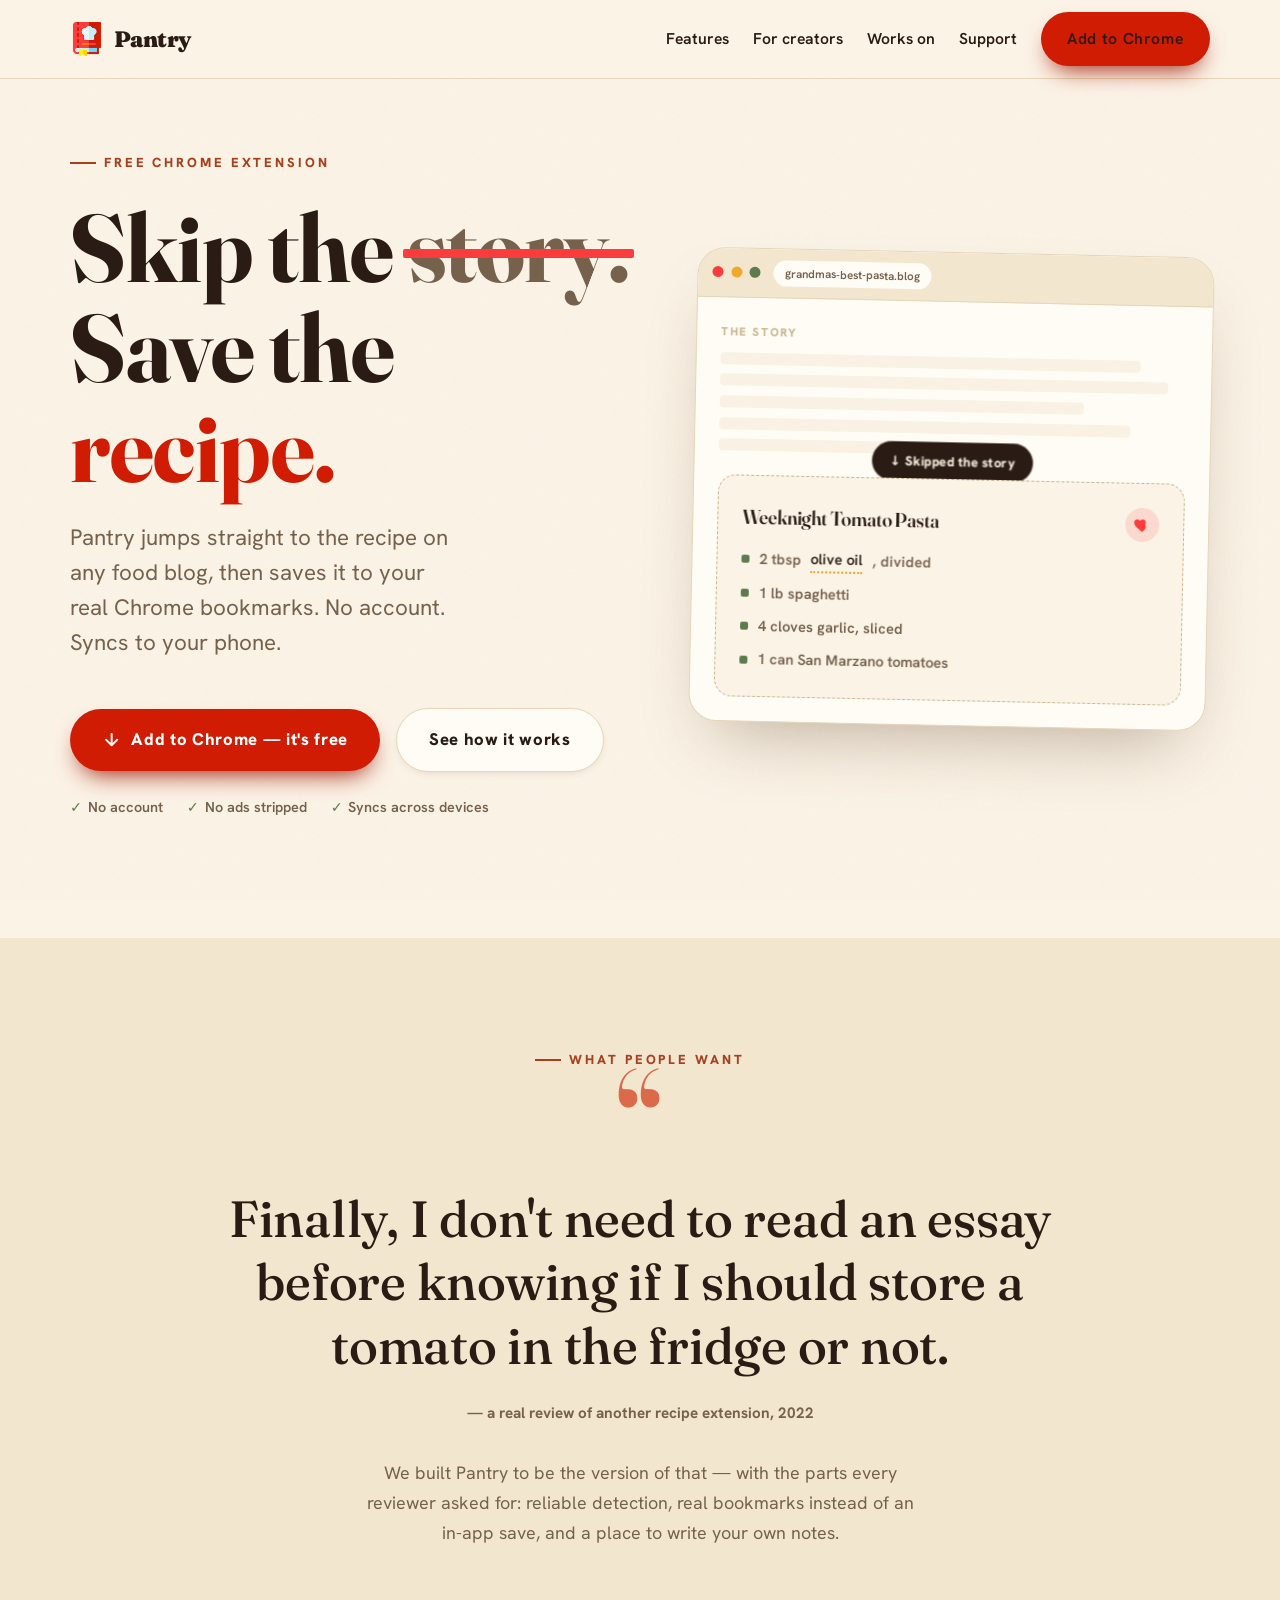
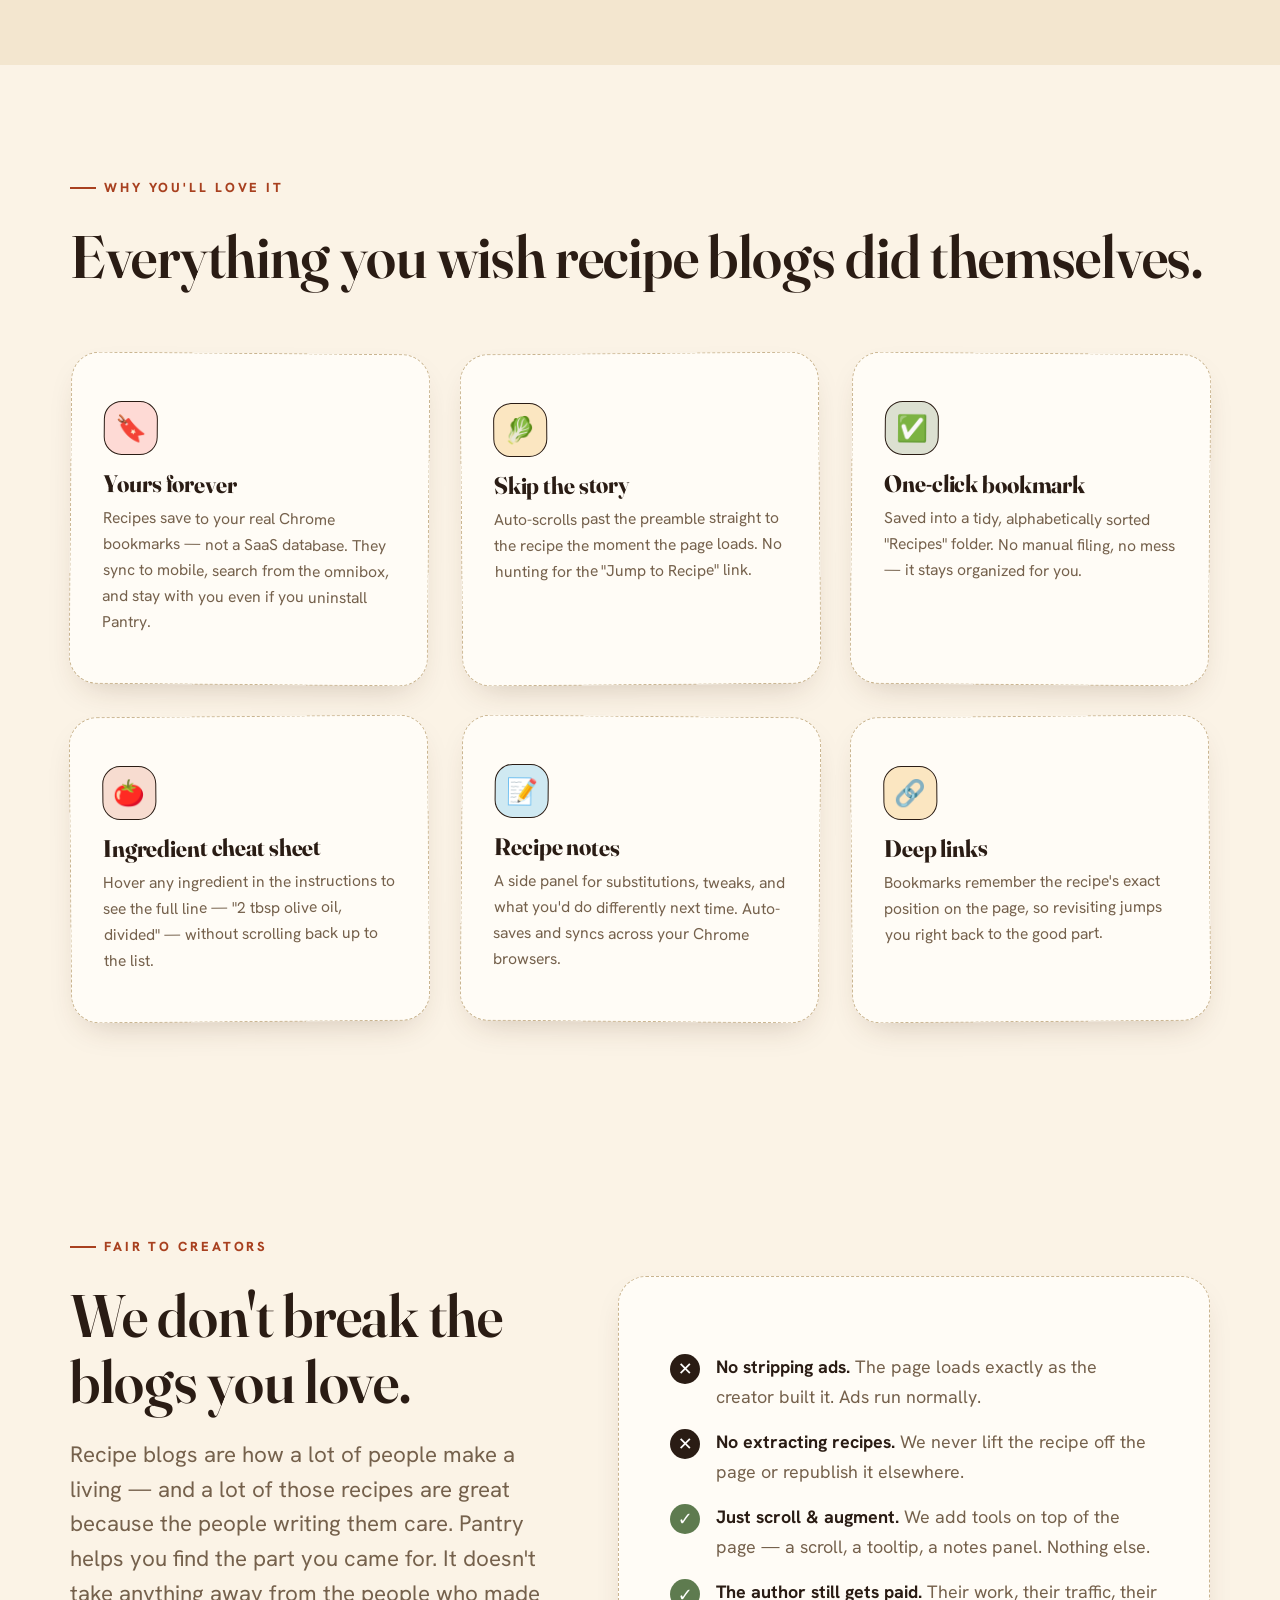
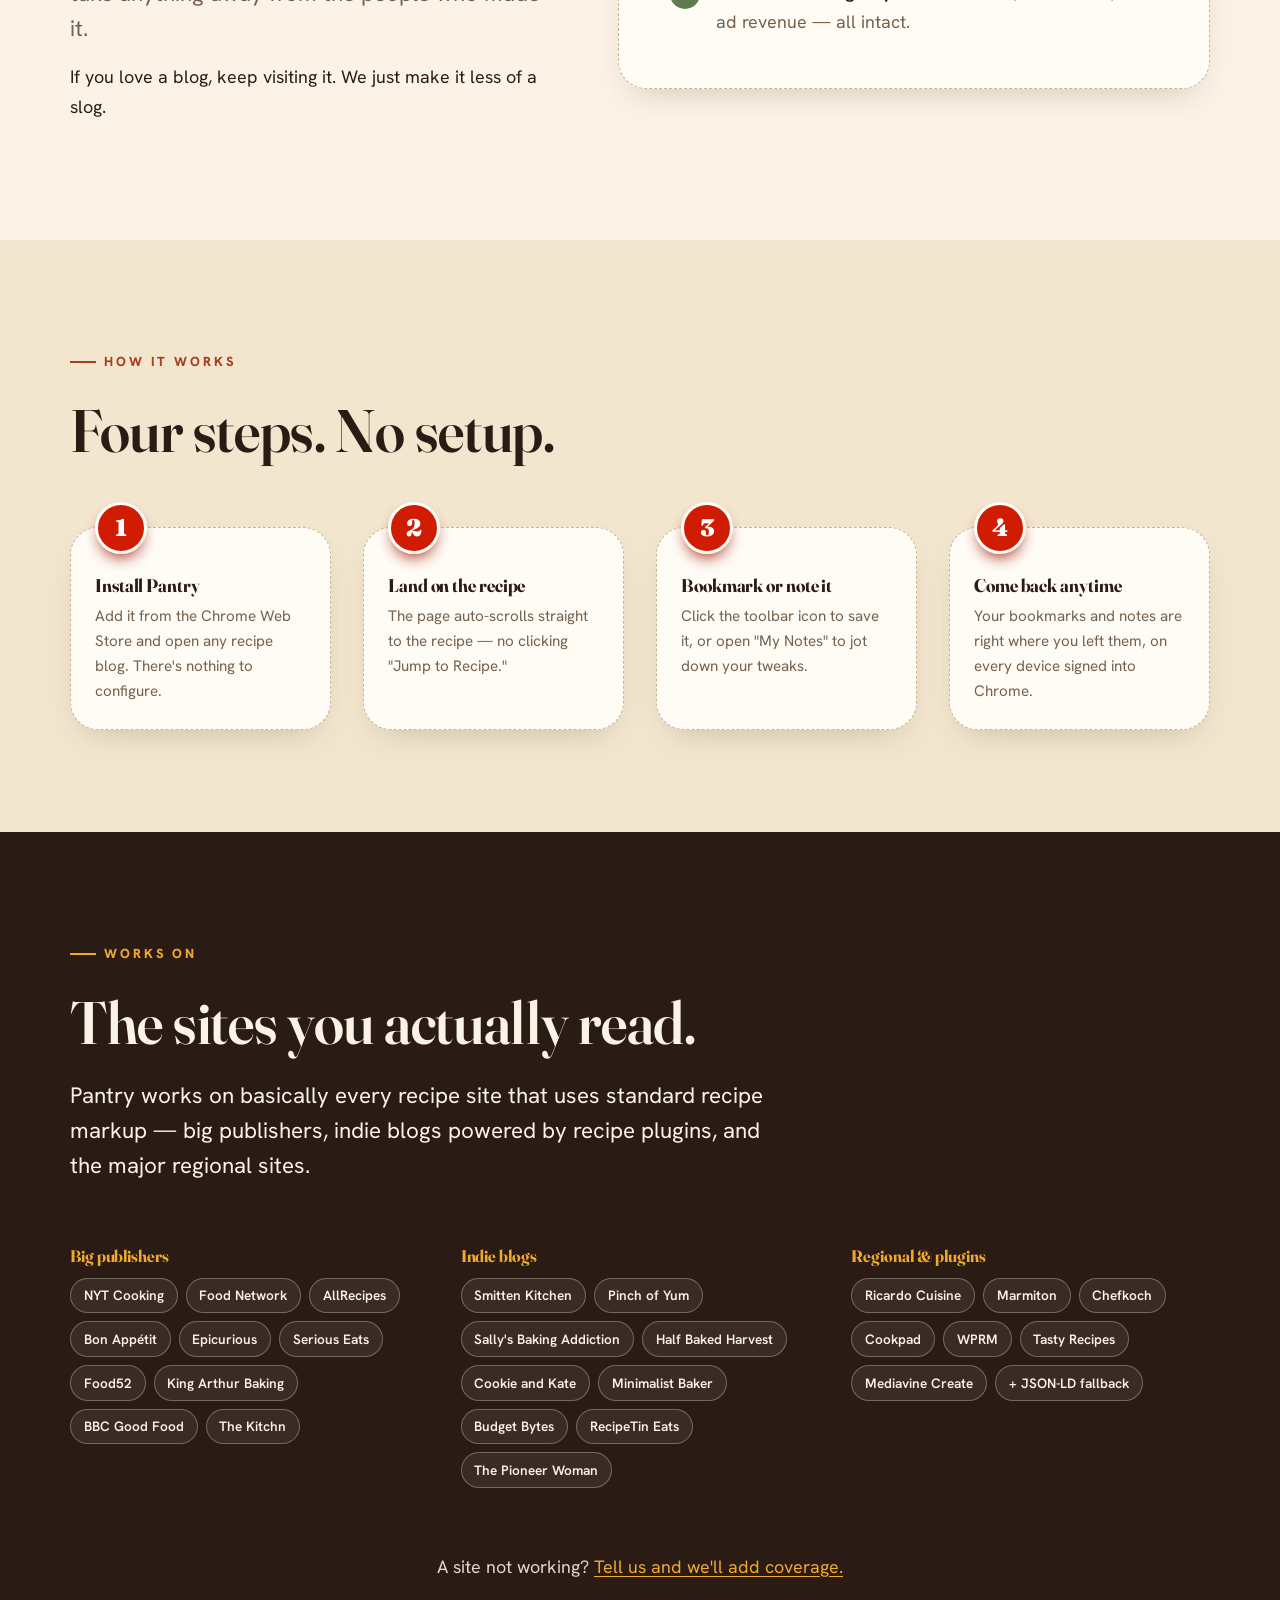
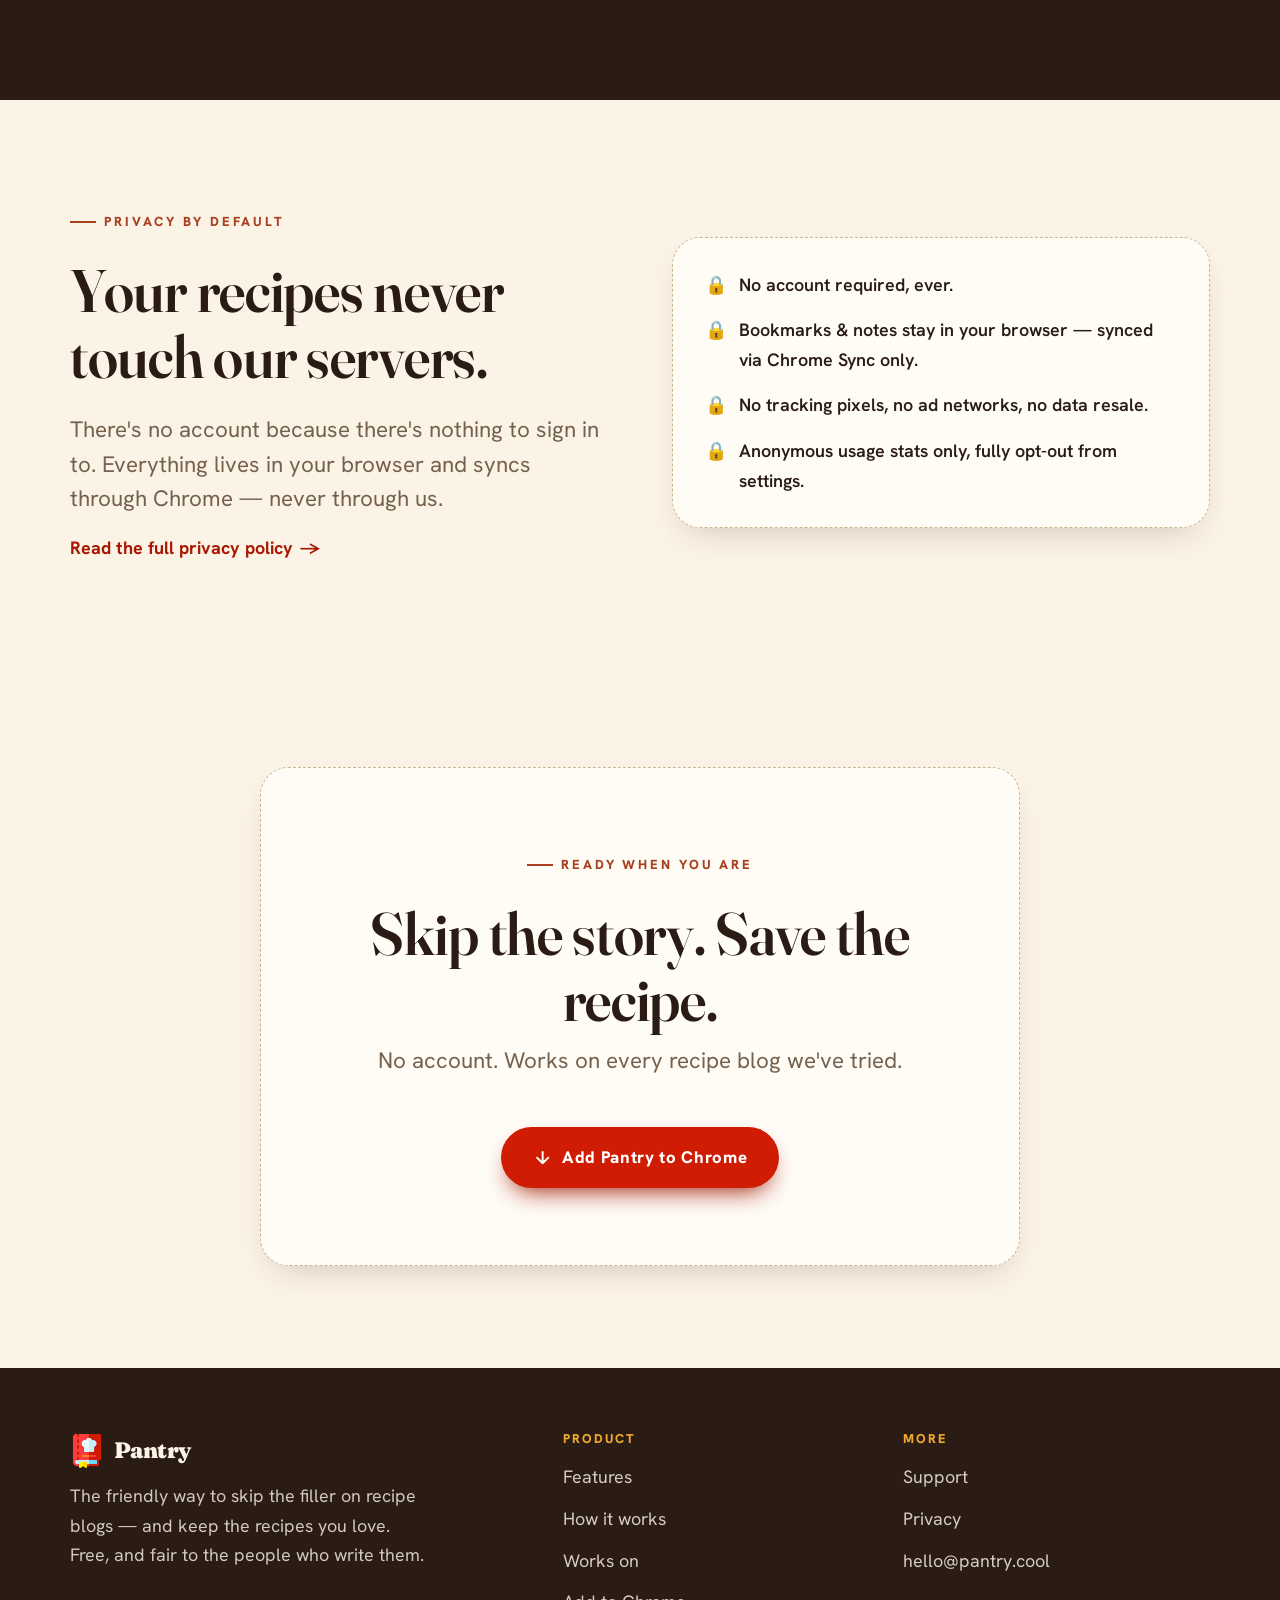
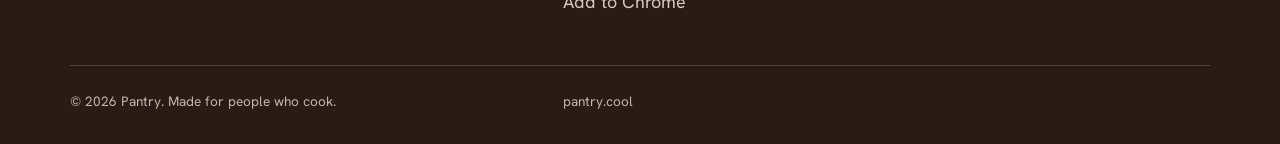
==== index.html @ 26d0180e "feat: add Pantry marketing site with landing, privacy, and support pages" ====
<!DOCTYPE html>
<html lang="en" class="no-js">
<head>
  <meta charset="UTF-8" />
  <meta name="viewport" content="width=device-width, initial-scale=1.0" />
  <title>Pantry — Skip the Story. Save the Recipe.</title>
  <meta name="description" content="Skip the story. Save the recipe. Pantry jumps to the recipe on any food blog and saves it to your Chrome bookmarks — no account, syncs to your phone." />
  <link rel="canonical" href="https://pantry.cool/" />
  <meta name="theme-color" content="#fbf3e6" />

  <!-- Open Graph / Twitter -->
  <meta property="og:type" content="website" />
  <meta property="og:site_name" content="Pantry" />
  <meta property="og:title" content="Pantry — Skip the Story. Save the Recipe." />
  <meta property="og:description" content="Pantry jumps to the recipe on any food blog and saves it to your Chrome bookmarks — no account, syncs to your phone." />
  <meta property="og:url" content="https://pantry.cool/" />
  <meta property="og:image" content="https://pantry.cool/assets/icon-512.png" />
  <meta property="og:image:width" content="512" />
  <meta property="og:image:height" content="512" />
  <meta name="twitter:card" content="summary" />
  <meta name="twitter:title" content="Pantry — Skip the Story. Save the Recipe." />
  <meta name="twitter:description" content="Jump to the recipe on any food blog and save it to your Chrome bookmarks. No account. Syncs to your phone." />
  <meta name="twitter:image" content="https://pantry.cool/assets/icon-512.png" />

  <!-- Favicons -->
  <link rel="icon" type="image/png" sizes="512x512" href="/assets/icon-512.png" />
  <link rel="icon" type="image/png" sizes="128x128" href="/assets/icon-128.png" />
  <link rel="apple-touch-icon" href="/assets/icon-512.png" />

  <!-- Fonts -->
  <link rel="preconnect" href="https://fonts.googleapis.com" />
  <link rel="preconnect" href="https://fonts.gstatic.com" crossorigin />
  <link href="https://fonts.googleapis.com/css2?family=Fraunces:ital,opsz,wght@0,9..144,400;0,9..144,600;0,9..144,900;1,9..144,400&family=Hanken+Grotesk:wght@400;500;600;700;800&display=swap" rel="stylesheet" />

  <link rel="stylesheet" href="/css/styles.css" />
  <script>document.documentElement.classList.remove('no-js');</script>

  <!-- Structured data -->
  <script type="application/ld+json">
  {
    "@context": "https://schema.org",
    "@type": "SoftwareApplication",
    "name": "Pantry",
    "applicationCategory": "BrowserApplication",
    "operatingSystem": "Chrome",
    "offers": { "@type": "Offer", "price": "0", "priceCurrency": "USD" },
    "description": "Pantry jumps to the recipe on any food blog and saves it to your Chrome bookmarks — no account, syncs to your phone.",
    "url": "https://pantry.cool/"
  }
  </script>
</head>
<body>
  <a class="skip-link" href="#main">Skip to content</a>

  <header class="site-header">
    <div class="wrap">
      <a class="brand" href="/">
        <img src="/assets/icon-128.png" alt="" width="34" height="34" />
        Pantry
      </a>
      <nav class="nav" aria-label="Primary">
        <button class="nav-toggle" aria-expanded="false" aria-controls="nav-links" aria-label="Menu">
          <span></span><span></span><span></span>
        </button>
        <div class="nav-links" id="nav-links">
          <a href="#features">Features</a>
          <a href="#creators">For creators</a>
          <a href="#works-on">Works on</a>
          <a href="/support.html">Support</a>
          <a class="btn" href="https://chromewebstore.google.com/detail/recipe-box/lcfhmcjffbgobdkdhnmmglogcbfkccpc">Add to Chrome</a>
        </div>
      </nav>
    </div>
  </header>

  <main id="main">

    <!-- ===================================================== HERO -->
    <section class="hero">
      <div class="wrap">
        <div class="hero-copy">
          <p class="eyebrow reveal">Free Chrome extension</p>
          <h1 class="reveal">Skip the <span class="strike">story.</span><br />Save the <span class="pop">recipe.</span></h1>
          <p class="lead reveal">Pantry jumps straight to the recipe on any food blog, then saves it to your real Chrome bookmarks. No account. Syncs to your phone.</p>
          <div class="hero-cta reveal">
            <a class="btn btn--lg" href="https://chromewebstore.google.com/detail/recipe-box/lcfhmcjffbgobdkdhnmmglogcbfkccpc">
              <svg viewBox="0 0 24 24" fill="none" stroke="currentColor" stroke-width="2.4" stroke-linecap="round" stroke-linejoin="round" aria-hidden="true"><path d="M12 5v14M5 12l7 7 7-7"/></svg>
              Add to Chrome — it's free
            </a>
            <a class="btn btn--ghost btn--lg" href="#how">See how it works</a>
          </div>
          <p class="hero-trust reveal">
            <span>No account</span>
            <span>No ads stripped</span>
            <span>Syncs across devices</span>
          </p>
        </div>

        <!-- Live "skip the story" demo -->
        <div class="hero-visual reveal">
          <div class="demo" data-demo aria-hidden="true">
            <div class="demo-bar">
              <i></i><i></i><i></i>
              <span class="url">grandmas-best-pasta.blog</span>
            </div>
            <div class="demo-body">
              <p class="story-label">The story</p>
              <div class="story">
                <p></p><p></p><p></p><p></p><p></p>
              </div>
              <div class="skip-pill">↓ Skipped the story</div>
              <div class="recipe-card">
                <h4>
                  Weeknight Tomato Pasta
                  <span class="heart" title="Saved to bookmarks">
                    <svg viewBox="0 0 24 24" fill="currentColor" aria-hidden="true"><path d="M12 21s-7.5-4.9-10-9.1C.4 9 1.3 5.7 4.2 4.8c2-.6 3.9.3 4.8 1.9.9-1.6 2.8-2.5 4.8-1.9 2.9.9 3.8 4.2 2.2 7.1C19.5 16.1 12 21 12 21z"/></svg>
                  </span>
                </h4>
                <ul>
                  <li>2 tbsp <span class="hint">olive oil</span>, divided</li>
                  <li>1 lb spaghetti</li>
                  <li>4 cloves garlic, sliced</li>
                  <li>1 can San Marzano tomatoes</li>
                </ul>
              </div>
            </div>
          </div>
        </div>
      </div>
    </section>

    <!-- ============================================== PULL QUOTE -->
    <section class="band-cream">
      <div class="wrap quote-wrap">
        <p class="eyebrow" style="justify-content:center">What people want</p>
        <blockquote class="bigquote">
          Finally, I don't need to read an essay before knowing if I should store a tomato in the fridge or not.
        </blockquote>
        <p class="quote-cite">— a real review of another recipe extension, 2022</p>
        <p class="quote-note">We built Pantry to be the version of that — with the parts every reviewer asked for: reliable detection, real bookmarks instead of an in-app save, and a place to write your own notes.</p>
      </div>
    </section>

    <!-- ================================================ FEATURES -->
    <section id="features">
      <div class="wrap">
        <p class="eyebrow">Why you'll love it</p>
        <h2>Everything you wish recipe&nbsp;blogs did themselves.</h2>
        <div class="feature-grid">
          <article class="feature stitched">
            <div class="ico" aria-hidden="true">🔖</div>
            <h3>Yours forever</h3>
            <p>Recipes save to your real Chrome bookmarks — not a SaaS database. They sync to mobile, search from the omnibox, and stay with you even if you uninstall Pantry.</p>
          </article>
          <article class="feature stitched">
            <div class="ico" aria-hidden="true">🥬</div>
            <h3>Skip the story</h3>
            <p>Auto-scrolls past the preamble straight to the recipe the moment the page loads. No hunting for the "Jump to Recipe" link.</p>
          </article>
          <article class="feature stitched">
            <div class="ico" aria-hidden="true">✅</div>
            <h3>One-click bookmark</h3>
            <p>Saved into a tidy, alphabetically sorted "Recipes" folder. No manual filing, no mess — it stays organized for you.</p>
          </article>
          <article class="feature stitched">
            <div class="ico" aria-hidden="true">🍅</div>
            <h3>Ingredient cheat sheet</h3>
            <p>Hover any ingredient in the instructions to see the full line — "2 tbsp olive oil, divided" — without scrolling back up to the list.</p>
          </article>
          <article class="feature stitched">
            <div class="ico" aria-hidden="true">📝</div>
            <h3>Recipe notes</h3>
            <p>A side panel for substitutions, tweaks, and what you'd do differently next time. Auto-saves and syncs across your Chrome browsers.</p>
          </article>
          <article class="feature stitched">
            <div class="ico" aria-hidden="true">🔗</div>
            <h3>Deep links</h3>
            <p>Bookmarks remember the recipe's exact position on the page, so revisiting jumps you right back to the good part.</p>
          </article>
        </div>
      </div>
    </section>

    <!-- ========================================= FAIR TO CREATORS -->
    <section id="creators" class="creators">
      <div class="wrap">
        <div class="creators-intro">
          <p class="eyebrow">Fair to creators</p>
          <h2>We don't break the blogs you love.</h2>
          <p class="lead">Recipe blogs are how a lot of people make a living — and a lot of those recipes are great because the people writing them care. Pantry helps you find the part you came for. It doesn't take anything away from the people who made it.</p>
          <p>If you love a blog, keep visiting it. We just make it less of a slog.</p>
        </div>
        <div class="panel stitched">
          <ul>
            <li class="no">
              <span class="mark" aria-hidden="true">✕</span>
              <span><b>No stripping ads.</b> The page loads exactly as the creator built it. Ads run normally.</span>
            </li>
            <li class="no">
              <span class="mark" aria-hidden="true">✕</span>
              <span><b>No extracting recipes.</b> We never lift the recipe off the page or republish it elsewhere.</span>
            </li>
            <li>
              <span class="mark" aria-hidden="true">✓</span>
              <span><b>Just scroll &amp; augment.</b> We add tools on top of the page — a scroll, a tooltip, a notes panel. Nothing else.</span>
            </li>
            <li>
              <span class="mark" aria-hidden="true">✓</span>
              <span><b>The author still gets paid.</b> Their work, their traffic, their ad revenue — all intact.</span>
            </li>
          </ul>
        </div>
      </div>
    </section>

    <!-- ============================================= HOW IT WORKS -->
    <section id="how" class="band-cream">
      <div class="wrap">
        <p class="eyebrow">How it works</p>
        <h2>Four steps. No setup.</h2>
        <div class="steps">
          <article class="step stitched">
            <h3>Install Pantry</h3>
            <p>Add it from the Chrome Web Store and open any recipe blog. There's nothing to configure.</p>
          </article>
          <article class="step stitched">
            <h3>Land on the recipe</h3>
            <p>The page auto-scrolls straight to the recipe — no clicking "Jump to Recipe."</p>
          </article>
          <article class="step stitched">
            <h3>Bookmark or note it</h3>
            <p>Click the toolbar icon to save it, or open "My Notes" to jot down your tweaks.</p>
          </article>
          <article class="step stitched">
            <h3>Come back anytime</h3>
            <p>Your bookmarks and notes are right where you left them, on every device signed into Chrome.</p>
          </article>
        </div>
      </div>
    </section>

    <!-- ================================================ WORKS ON -->
    <section id="works-on" class="band-ink works">
      <div class="wrap">
        <p class="eyebrow">Works on</p>
        <h2>The sites you actually read.</h2>
        <p class="lead" style="color:var(--paper);max-width:54ch">Pantry works on basically every recipe site that uses standard recipe markup — big publishers, indie blogs powered by recipe plugins, and the major regional sites.</p>
        <div class="cols">
          <div class="col">
            <h3>Big publishers</h3>
            <div class="chips">
              <span class="chip">NYT Cooking</span><span class="chip">Food Network</span><span class="chip">AllRecipes</span><span class="chip">Bon Appétit</span><span class="chip">Epicurious</span><span class="chip">Serious Eats</span><span class="chip">Food52</span><span class="chip">King Arthur Baking</span><span class="chip">BBC Good Food</span><span class="chip">The Kitchn</span>
            </div>
          </div>
          <div class="col">
            <h3>Indie blogs</h3>
            <div class="chips">
              <span class="chip">Smitten Kitchen</span><span class="chip">Pinch of Yum</span><span class="chip">Sally's Baking Addiction</span><span class="chip">Half Baked Harvest</span><span class="chip">Cookie and Kate</span><span class="chip">Minimalist Baker</span><span class="chip">Budget Bytes</span><span class="chip">RecipeTin Eats</span><span class="chip">The Pioneer Woman</span>
            </div>
          </div>
          <div class="col">
            <h3>Regional &amp; plugins</h3>
            <div class="chips">
              <span class="chip">Ricardo Cuisine</span><span class="chip">Marmiton</span><span class="chip">Chefkoch</span><span class="chip">Cookpad</span><span class="chip">WPRM</span><span class="chip">Tasty Recipes</span><span class="chip">Mediavine Create</span><span class="chip">+ JSON-LD fallback</span>
            </div>
          </div>
        </div>
        <p class="works-foot">A site not working? <a href="/support.html">Tell us and we'll add coverage.</a></p>
      </div>
    </section>

    <!-- ================================================= PRIVACY -->
    <section class="privacy-strip">
      <div class="wrap">
        <div>
          <p class="eyebrow">Privacy by default</p>
          <h2>Your recipes never touch our&nbsp;servers.</h2>
          <p class="lead">There's no account because there's nothing to sign in to. Everything lives in your browser and syncs through Chrome — never through us.</p>
          <a class="link-arrow" href="/privacy.html">Read the full privacy policy <span aria-hidden="true">→</span></a>
        </div>
        <ul class="privacy-list stitched" style="padding:var(--s-6)">
          <li>No account required, ever.</li>
          <li>Bookmarks &amp; notes stay in your browser — synced via Chrome Sync only.</li>
          <li>No tracking pixels, no ad networks, no data resale.</li>
          <li>Anonymous usage stats only, fully opt-out from settings.</li>
        </ul>
      </div>
    </section>

    <!-- =============================================== FINAL CTA -->
    <section class="final">
      <div class="wrap">
        <div class="panel stitched">
          <p class="eyebrow" style="justify-content:center">Ready when you are</p>
          <h2>Skip the story. Save the recipe.</h2>
          <p class="lead">No account. Works on every recipe blog we've tried.</p>
          <div class="hero-cta">
            <a class="btn btn--lg" href="https://chromewebstore.google.com/detail/recipe-box/lcfhmcjffbgobdkdhnmmglogcbfkccpc">
              <svg viewBox="0 0 24 24" fill="none" stroke="currentColor" stroke-width="2.4" stroke-linecap="round" stroke-linejoin="round" aria-hidden="true"><path d="M12 5v14M5 12l7 7 7-7"/></svg>
              Add Pantry to Chrome
            </a>
          </div>
        </div>
      </div>
    </section>
  </main>

  <!-- =================================================== FOOTER -->
  <footer class="site-footer">
    <div class="wrap">
      <div class="brand-col">
        <a class="brand" href="/">
          <img src="/assets/icon-128.png" alt="" width="34" height="34" />
          Pantry
        </a>
        <p>The friendly way to skip the filler on recipe blogs — and keep the recipes you love. Free, and fair to the people who write them.</p>
      </div>
      <div>
        <h4>Product</h4>
        <ul>
          <li><a href="#features">Features</a></li>
          <li><a href="#how">How it works</a></li>
          <li><a href="#works-on">Works on</a></li>
          <li><a href="https://chromewebstore.google.com/detail/recipe-box/lcfhmcjffbgobdkdhnmmglogcbfkccpc">Add to Chrome</a></li>
        </ul>
      </div>
      <div>
        <h4>More</h4>
        <ul>
          <li><a href="/support.html">Support</a></li>
          <li><a href="/privacy.html">Privacy</a></li>
          <li><a href="mailto:hello@pantry.cool">hello@pantry.cool</a></li>
        </ul>
      </div>
    </div>
    <div class="wrap footer-base">
      <span>© <span data-year>2026</span> Pantry. Made for people who cook.</span>
      <span>pantry.cool</span>
    </div>
  </footer>

  <script src="/js/main.js"></script>
</body>
</html>
---- css/styles.css ----
/* =========================================================================
   Pantry — pantry.cool
   "Warm recipe-card editorial." Cream paper, Fraunces display, stitched
   dashed-border motif lifted from the extension icon's book-spine binding.
   Tomato red (#fa3d3c) is the action color, straight from the product.
   ========================================================================= */

/* ----------------------------------------------------------------- Tokens */
:root {
  /* Palette — a pantry/food kitchen */
  --paper: #fbf3e6;        /* warm cream page */
  --paper-deep: #f3e6cf;   /* deeper cream for alternating bands */
  --card: #fffcf6;         /* warm white card surface */
  --ink: #2a1c14;          /* roasted brown-black text */
  --ink-soft: #75614c;     /* muted brown, secondary text */
  --line: #e6d5b8;         /* warm hairline */
  --line-ink: #c9b48f;     /* stronger dashed-stitch line */

  --tomato: #fa3d3c;       /* bright brand red — decorative accents/icons only */
  --tomato-deep: #cf1c03;  /* primary action: #fff text = 5.5:1 (AA) */
  --tomato-press: #a81701; /* action hover/active: #fff text = 7.5:1 */
  --terra: #db6a4b;        /* terracotta — large/decorative only */
  --terra-deep: #a8401f;   /* terracotta text — AA on both cream surfaces (5.0:1) */
  --mustard: #f0a92c;      /* turmeric / icon ribbon accent (on dark) */
  --herb: #5e7b4f;         /* sage / fresh-produce accent */
  --herb-deep: #445c37;
  --sky: #cfe9f2;          /* light book-page blue, soft accent */

  /* Type */
  --display: "Fraunces", Georgia, "Times New Roman", serif;
  --body: "Hanken Grotesk", system-ui, -apple-system, "Segoe UI", sans-serif;

  /* Spacing scale (rem) */
  --s-1: 0.25rem;
  --s-2: 0.5rem;
  --s-3: 0.75rem;
  --s-4: 1rem;
  --s-5: 1.5rem;
  --s-6: 2rem;
  --s-7: 3rem;
  --s-8: 4rem;
  --s-9: 6rem;
  --s-10: 8rem;

  /* Radii — rounded & friendly */
  --r-sm: 8px;
  --r-md: 18px;
  --r-lg: 28px;
  --r-pill: 999px;

  /* Soft warm-tinted shadows (Lunch Money / Bannerbear soft, not hard offset) */
  --shadow-sm: 0 3px 10px -4px rgba(74, 44, 20, 0.18);
  --shadow-md: 0 14px 34px -16px rgba(74, 44, 20, 0.28);
  --shadow-lg: 0 34px 70px -28px rgba(74, 44, 20, 0.36);

  --maxw: 1140px;
  --ease: cubic-bezier(0.22, 1, 0.36, 1);
}

/* --------------------------------------------------------------- Reset-ish */
*, *::before, *::after { box-sizing: border-box; }

html { scroll-behavior: smooth; -webkit-text-size-adjust: 100%; }

@media (prefers-reduced-motion: reduce) {
  html { scroll-behavior: auto; }
  *, *::before, *::after {
    animation-duration: 0.001ms !important;
    animation-iteration-count: 1 !important;
    transition-duration: 0.001ms !important;
  }
}

body {
  margin: 0;
  font-family: var(--body);
  font-size: clamp(1rem, 0.96rem + 0.2vw, 1.125rem);
  line-height: 1.65;
  color: var(--ink);
  background-color: var(--paper);
  -webkit-font-smoothing: antialiased;
  text-rendering: optimizeLegibility;
  overflow-x: hidden;
}

/* Paper grain — pure CSS atmosphere, no asset */
body::before {
  content: "";
  position: fixed;
  inset: 0;
  z-index: 0;
  pointer-events: none;
  opacity: 0.5;
  background-image: url("data:image/svg+xml,%3Csvg xmlns='http://www.w3.org/2000/svg' width='180' height='180'%3E%3Cfilter id='n'%3E%3CfeTurbulence type='fractalNoise' baseFrequency='0.85' numOctaves='2' stitchTiles='stitch'/%3E%3C/filter%3E%3Crect width='100%25' height='100%25' filter='url(%23n)' opacity='0.045'/%3E%3C/svg%3E");
}

img { max-width: 100%; display: block; }

::selection { background: var(--mustard); color: var(--ink); }

a { color: var(--tomato-press); text-underline-offset: 3px; }

/* ------------------------------------------------------------ Typography */
h1, h2, h3, h4 {
  font-family: var(--display);
  font-weight: 600;            /* semibold reads far cleaner than black */
  line-height: 1.1;
  letter-spacing: -0.005em;    /* relaxed tracking for legibility */
  margin: 0 0 var(--s-5);
  font-variation-settings: "opsz" 120;
}

/* Type scale on Tailwind rem steps, with a wide jump between levels:
   h1 ≈ 5xl→8xl (3→6rem) · h2 ≈ 3xl→6xl (1.875→3.75rem) · h3 ≈ xl→2xl */
h1 { font-size: clamp(2.75rem, 1rem + 7vw, 6rem); font-weight: 700; line-height: 1.04; }
h2 { font-size: clamp(1.875rem, 0.9rem + 3.6vw, 3.75rem); }
h3 { font-size: clamp(1.25rem, 1.05rem + 0.7vw, 1.5rem); font-weight: 700; }

p { margin: 0 0 var(--s-4); }

.lead {
  font-size: clamp(1.15rem, 1.05rem + 0.5vw, 1.4rem);
  color: var(--ink-soft);
  line-height: 1.55;
}

.eyebrow {
  font-family: var(--body);
  font-weight: 800;
  font-size: 0.82rem;
  letter-spacing: 0.22em;
  text-transform: uppercase;
  color: var(--terra-deep);
  margin: 0 0 var(--s-5);
  display: inline-flex;
  align-items: center;
  gap: var(--s-2);
}
.eyebrow::before {
  content: "";
  width: 26px;
  height: 2px;
  background: currentColor;
  display: inline-block;
}

.serif-ital { font-family: var(--display); font-style: italic; font-weight: 400; }

/* ------------------------------------------------------------ Layout bits */
.wrap { width: min(100% - 2.4rem, var(--maxw)); margin-inline: auto; }

section { position: relative; z-index: 1; padding-block: clamp(4.5rem, 8vw, 9.5rem); }

.band-cream { background: var(--paper-deep); }
.band-ink { background: var(--ink); color: var(--paper); }
.band-ink .eyebrow { color: var(--mustard); }
.band-ink h2 { color: var(--paper); }

/* Stitched recipe-card — the recurring motif (dashed binding from the icon) */
.stitched {
  background: var(--card);
  border: 1.5px dashed var(--line-ink);
  border-radius: var(--r-lg);
  box-shadow: var(--shadow-md);
}

/* ---------------------------------------------------------------- Buttons */
.btn {
  --btn-bg: var(--tomato-deep);
  --btn-fg: #fff;
  display: inline-flex;
  align-items: center;
  justify-content: center;
  gap: 0.6em;
  font-family: var(--body);
  font-weight: 800;
  font-size: 0.95rem;
  letter-spacing: 0.04em;
  text-decoration: none;
  color: var(--btn-fg);
  background: var(--btn-bg);
  border: 0;
  border-radius: var(--r-pill);
  padding: 0.9em 1.7em;
  cursor: pointer;
  box-shadow: 0 12px 24px -10px color-mix(in srgb, var(--tomato-deep) 75%, #000);
  transition: transform 0.2s var(--ease), box-shadow 0.2s var(--ease),
              background-color 0.2s var(--ease);
}
.btn:hover {
  background: var(--tomato-press);
  transform: translateY(-3px);
  box-shadow: 0 18px 30px -10px color-mix(in srgb, var(--tomato-press) 72%, #000);
}
.btn:active { transform: translateY(-1px); }
.btn:focus-visible { outline: 3px solid var(--mustard); outline-offset: 3px; }

.btn--ghost {
  --btn-bg: var(--card);
  --btn-fg: var(--ink);
  border: 1.5px solid var(--line);
  box-shadow: var(--shadow-sm);
}
.btn--ghost:hover { background: #fff; transform: translateY(-3px); box-shadow: var(--shadow-md); }

.btn--lg { font-size: 1.05rem; padding: 1em 1.9em; }

.btn svg { width: 1.15em; height: 1.15em; }

/* Inline text link with arrow */
.link-arrow {
  font-weight: 700;
  color: var(--tomato-press);
  text-decoration: none;
  display: inline-flex;
  align-items: center;
  gap: 0.4em;
}
.link-arrow:hover { text-decoration: underline; }
.link-arrow span { transition: transform 0.2s var(--ease); }
.link-arrow:hover span { transform: translateX(4px); }

/* ----------------------------------------------------------------- Header */
.site-header {
  position: sticky;
  top: 0;
  z-index: 50;
  background: color-mix(in srgb, var(--paper) 88%, transparent);
  backdrop-filter: blur(10px);
  border-bottom: 1.5px solid var(--line);
}
.site-header .wrap {
  display: flex;
  align-items: center;
  justify-content: space-between;
  gap: var(--s-4);
  padding-block: var(--s-3);
}
.brand {
  display: inline-flex;
  align-items: center;
  gap: 0.6rem;
  font-family: var(--display);
  font-weight: 900;
  font-size: 1.4rem;
  color: var(--ink);
  text-decoration: none;
  letter-spacing: -0.02em;
}
.brand img { width: 34px; height: 34px; }
.nav { display: flex; align-items: center; gap: var(--s-5); }
.nav a {
  color: var(--ink);
  text-decoration: none;
  font-weight: 600;
  font-size: 0.98rem;
}
.nav a:not(.btn):hover { color: var(--tomato-deep); }
.nav-links { display: flex; gap: var(--s-5); align-items: center; }

.nav-toggle { display: none; }

@media (max-width: 820px) {
  .nav-links {
    position: fixed;
    inset: 64px 0 auto 0;
    flex-direction: column;
    align-items: stretch;
    gap: 0;
    background: var(--paper);
    border-bottom: 1.5px solid var(--line);
    padding: var(--s-4) var(--s-5) var(--s-6);
    transform: translateY(-120%);
    transition: transform 0.3s var(--ease);
    box-shadow: var(--shadow-md);
  }
  .nav-links.open { transform: translateY(0); }
  .nav-links a { padding-block: var(--s-3); border-bottom: 1px dashed var(--line); }
  .nav-links .btn { margin-top: var(--s-4); }
  .nav-toggle {
    display: inline-flex;
    flex-direction: column;
    gap: 5px;
    background: none;
    border: 0;
    cursor: pointer;
    padding: 8px;
  }
  .nav-toggle span {
    width: 26px; height: 2.5px; background: var(--ink); border-radius: 2px;
    transition: transform 0.25s var(--ease), opacity 0.25s var(--ease);
  }
  .nav-toggle[aria-expanded="true"] span:nth-child(1) { transform: translateY(7.5px) rotate(45deg); }
  .nav-toggle[aria-expanded="true"] span:nth-child(2) { opacity: 0; }
  .nav-toggle[aria-expanded="true"] span:nth-child(3) { transform: translateY(-7.5px) rotate(-45deg); }
}

/* ------------------------------------------------------------------- Hero */
.hero { padding-top: clamp(var(--s-7), 5vw, var(--s-9)); overflow: visible; }
.hero .wrap {
  display: grid;
  grid-template-columns: 1.05fr 0.95fr;
  gap: clamp(var(--s-6), 4vw, var(--s-9));
  align-items: center;
}
.hero h1 { margin-bottom: var(--s-5); }
.hero h1 .strike {
  position: relative;
  color: var(--ink-soft);
  white-space: nowrap;
}
.hero h1 .strike::after {
  content: "";
  position: absolute;
  left: -2%;
  right: -2%;
  top: 52%;
  height: 0.09em;
  background: var(--tomato);
  transform: scaleX(0);
  transform-origin: left;
  border-radius: 2px;
  animation: strike 0.7s var(--ease) 0.9s forwards;
}
.hero h1 .pop { color: var(--tomato-deep); }
.hero .lead { max-width: 30ch; }
.hero-cta { display: flex; flex-wrap: wrap; gap: var(--s-4); margin-top: var(--s-7); align-items: center; }
.hero-trust {
  margin-top: var(--s-5);
  display: flex;
  flex-wrap: wrap;
  gap: var(--s-2) var(--s-5);
  font-size: 0.9rem;
  color: var(--ink-soft);
  font-weight: 600;
}
.hero-trust span { display: inline-flex; align-items: center; gap: 0.4em; }
.hero-trust span::before { content: "✓"; color: var(--herb); font-weight: 900; }

/* Hero visual: a mini browser that "skips the story" to a recipe card */
.demo {
  position: relative;
  border-radius: var(--r-lg);
  background: var(--card);
  border: 1px solid var(--line);
  box-shadow: var(--shadow-lg);
  overflow: hidden;
  transform: rotate(1.2deg);
}
.demo-bar {
  display: flex;
  align-items: center;
  gap: 0.45rem;
  padding: 0.7rem 0.9rem;
  background: var(--paper-deep);
  border-bottom: 1.5px solid var(--line);
}
.demo-bar i { width: 11px; height: 11px; border-radius: 50%; background: var(--line-ink); }
.demo-bar i:nth-child(1) { background: var(--tomato); }
.demo-bar i:nth-child(2) { background: var(--mustard); }
.demo-bar i:nth-child(3) { background: var(--herb); }
.demo-bar .url {
  margin-left: 0.4rem;
  font-size: 0.72rem;
  color: var(--ink-soft);
  background: var(--card);
  border-radius: var(--r-pill);
  padding: 0.2rem 0.7rem;
  font-weight: 600;
}
.demo-body { position: relative; padding: var(--s-5); min-height: 340px; }

/* The "story" that gets skipped */
.story { transition: opacity 0.6s var(--ease); }
.story p {
  height: 0.75rem;
  background: var(--line);
  border-radius: 4px;
  margin-bottom: 0.6rem;
}
.story p:nth-child(1) { width: 90%; }
.story p:nth-child(2) { width: 96%; }
.story p:nth-child(3) { width: 78%; }
.story p:nth-child(4) { width: 88%; }
.story p:nth-child(5) { width: 60%; }
.story-label {
  font-size: 0.72rem;
  font-weight: 800;
  letter-spacing: 0.14em;
  text-transform: uppercase;
  color: var(--line-ink);
  margin-bottom: var(--s-3);
}
.demo.skipped .story { opacity: 0.28; }

/* Skip pill that drops in */
.skip-pill {
  position: absolute;
  left: 50%;
  top: 38%;
  transform: translate(-50%, -50%) scale(0.6);
  opacity: 0;
  background: var(--ink);
  color: var(--paper);
  font-family: var(--body);
  font-weight: 800;
  font-size: 0.82rem;
  letter-spacing: 0.04em;
  padding: 0.55rem 1.1rem;
  border-radius: var(--r-pill);
  box-shadow: var(--shadow-md);
  white-space: nowrap;
}
.skip-pill::after {
  content: "";
  position: absolute;
  left: 50%;
  bottom: -7px;
  transform: translateX(-50%);
  border: 6px solid transparent;
  border-top-color: var(--ink);
}
.demo.skipped .skip-pill { animation: pillIn 0.5s var(--ease) 1.1s forwards; }

/* The recipe card that rises into view */
.recipe-card {
  margin-top: var(--s-5);
  background: var(--paper);
  border: 1.5px dashed var(--line-ink);
  border-radius: var(--r-md);
  padding: var(--s-5);
  transform: translateY(24px);
  opacity: 0;
}
.demo.skipped .recipe-card { animation: cardUp 0.6s var(--ease) 1.3s forwards; }
.recipe-card h4 {
  font-family: var(--display);
  font-size: 1.25rem;
  margin: 0 0 var(--s-3);
  display: flex;
  align-items: center;
  justify-content: space-between;
  gap: var(--s-3);
}
.recipe-card .heart {
  color: var(--tomato);
  background: color-mix(in srgb, var(--tomato) 14%, transparent);
  width: 34px; height: 34px;
  border-radius: 50%;
  display: grid;
  place-items: center;
  flex: none;
}
.recipe-card .heart svg { width: 18px; height: 18px; }
.recipe-card ul { list-style: none; margin: 0; padding: 0; display: grid; gap: 0.55rem; }
.recipe-card li {
  display: flex; align-items: center; gap: 0.6rem;
  font-size: 0.92rem; color: var(--ink-soft); font-weight: 600;
}
.recipe-card li::before {
  content: ""; width: 8px; height: 8px; border-radius: 2px;
  background: var(--herb); flex: none;
}
.recipe-card li .hint { color: var(--ink); border-bottom: 2px dotted var(--mustard); }

@media (max-width: 900px) {
  .hero .wrap { grid-template-columns: 1fr; }
  .demo { transform: rotate(0.8deg); max-width: 460px; margin-inline: auto; }
}

/* ------------------------------------------------------------- Pull quote */
.quote-wrap { max-width: 880px; margin-inline: auto; text-align: center; }
.bigquote {
  font-family: var(--display);
  font-style: normal;
  font-weight: 500;
  font-size: clamp(1.7rem, 1.1rem + 2.6vw, 3.25rem);
  line-height: 1.25;
  letter-spacing: -0.005em;
  color: var(--ink);
  margin: 0 0 var(--s-5);
  position: relative;
}
.bigquote::before {
  content: "“";
  display: block;
  font-size: 3em;
  line-height: 0.5;
  color: var(--terra);
  margin-bottom: 0.1em;
}
.quote-cite { font-weight: 700; color: var(--ink-soft); font-size: 0.95rem; }
.quote-note {
  margin-top: var(--s-6);
  max-width: 56ch;
  margin-inline: auto;
  color: var(--ink-soft);
}

/* ---------------------------------------------------------------- Features */
.feature-grid {
  display: grid;
  grid-template-columns: repeat(auto-fit, minmax(290px, 1fr));
  gap: var(--s-6);
  margin-top: var(--s-8);
}
.feature {
  padding: var(--s-7) var(--s-6);
  transition: transform 0.25s var(--ease), box-shadow 0.25s var(--ease);
}
.feature:nth-child(even) { transform: rotate(-0.5deg); }
.feature:nth-child(odd) { transform: rotate(0.5deg); }
.feature:hover { transform: translateY(-6px) rotate(0); box-shadow: var(--shadow-lg); }
.feature .ico {
  width: 54px; height: 54px;
  border-radius: var(--r-md);
  display: grid; place-items: center;
  font-size: 1.6rem;
  margin-bottom: var(--s-4);
  border: 1.5px solid var(--ink);
}
.feature:nth-child(6n+1) .ico { background: color-mix(in srgb, var(--tomato) 18%, var(--card)); }
.feature:nth-child(6n+2) .ico { background: color-mix(in srgb, var(--mustard) 26%, var(--card)); }
.feature:nth-child(6n+3) .ico { background: color-mix(in srgb, var(--herb) 22%, var(--card)); }
.feature:nth-child(6n+4) .ico { background: color-mix(in srgb, var(--terra) 22%, var(--card)); }
.feature:nth-child(6n+5) .ico { background: var(--sky); }
.feature:nth-child(6n+6) .ico { background: color-mix(in srgb, var(--mustard) 26%, var(--card)); }
.feature h3 { margin-bottom: var(--s-2); }
.feature p { color: var(--ink-soft); margin: 0; font-size: 0.98rem; }

/* ----------------------------------------------------- Fair to creators */
.creators .wrap { display: grid; grid-template-columns: 0.9fr 1.1fr; gap: clamp(var(--s-6), 5vw, var(--s-9)); align-items: center; }
.creators .panel { padding: clamp(var(--s-6), 4vw, var(--s-8)); }
.creators ul { list-style: none; margin: var(--s-5) 0 0; padding: 0; display: grid; gap: var(--s-4); }
.creators li { display: flex; gap: var(--s-4); align-items: flex-start; }
.creators li .mark {
  flex: none; width: 30px; height: 30px; border-radius: 50%;
  display: grid; place-items: center; font-weight: 900;
  background: var(--herb); color: #fff; margin-top: 2px;
}
.creators li.no .mark { background: var(--ink); }
.creators li b { color: var(--ink); }
.creators li span { color: var(--ink-soft); }
@media (max-width: 860px) { .creators .wrap { grid-template-columns: 1fr; } }

/* --------------------------------------------------------- How it works */
.steps { counter-reset: step; display: grid; gap: var(--s-6); margin-top: var(--s-8); grid-template-columns: repeat(auto-fit, minmax(220px, 1fr)); }
.step { position: relative; padding: var(--s-6) var(--s-5) var(--s-5); }
.step::before {
  counter-increment: step;
  content: counter(step);
  font-family: var(--display);
  font-weight: 900;
  font-size: 1.5rem;
  width: 52px; height: 52px;
  display: grid; place-items: center;
  background: var(--tomato-deep);
  color: #fff;
  border: 3px solid var(--card);
  border-radius: 50%;
  position: absolute;
  top: -26px; left: var(--s-5);
  box-shadow: 0 8px 16px -6px color-mix(in srgb, var(--tomato-deep) 75%, #000);
}
.step h3 { font-size: 1.15rem; margin: var(--s-4) 0 var(--s-2); }
.step p { color: var(--ink-soft); margin: 0; font-size: 0.95rem; }

/* ------------------------------------------------------------- Works on */
.works .cols { display: grid; grid-template-columns: repeat(auto-fit, minmax(240px, 1fr)); gap: var(--s-6); margin-top: var(--s-8); }
.works .col h3 { font-size: 1.05rem; color: var(--mustard); margin-bottom: var(--s-3); }
.band-ink .works .col h3 { color: var(--mustard); }
.chips { display: flex; flex-wrap: wrap; gap: 0.5rem; }
.chip {
  font-size: 0.85rem;
  font-weight: 600;
  padding: 0.35rem 0.8rem;
  border-radius: var(--r-pill);
  border: 1px solid color-mix(in srgb, var(--paper) 30%, transparent);
  background: color-mix(in srgb, var(--paper) 8%, transparent);
  color: var(--paper);
}
.works-foot { margin-top: var(--s-8); text-align: center; color: color-mix(in srgb, var(--paper) 88%, transparent); }
.works-foot a { color: var(--mustard); }

/* -------------------------------------------------------- Privacy strip */
.privacy-strip .wrap { display: grid; grid-template-columns: 1fr 1fr; gap: clamp(var(--s-6), 5vw, var(--s-8)); align-items: center; }
.privacy-list { list-style: none; margin: 0; padding: 0; display: grid; gap: var(--s-4); }
.privacy-list li { display: flex; gap: var(--s-3); align-items: flex-start; font-weight: 600; }
.privacy-list li::before { content: "🔒"; flex: none; }
@media (max-width: 760px) { .privacy-strip .wrap { grid-template-columns: 1fr; } }

/* ------------------------------------------------------------- Final CTA */
.final { text-align: center; }
.final .panel { padding: clamp(var(--s-7), 6vw, var(--s-9)); max-width: 760px; margin-inline: auto; }
.final h2 { margin-bottom: var(--s-3); }
.final .lead { margin-inline: auto; max-width: 46ch; }
.final .hero-cta { justify-content: center; }

/* --------------------------------------------------------------- Footer */
.site-footer { background: var(--ink); color: color-mix(in srgb, var(--paper) 80%, transparent); padding-block: var(--s-8) var(--s-6); position: relative; z-index: 1; }
.site-footer .wrap { display: grid; grid-template-columns: 1.5fr 1fr 1fr; gap: var(--s-6); }
.site-footer .brand { color: var(--paper); margin-bottom: var(--s-3); }
.site-footer p { color: color-mix(in srgb, var(--paper) 80%, transparent); max-width: 36ch; }
.site-footer h4 { font-family: var(--body); font-weight: 800; font-size: 0.8rem; letter-spacing: 0.16em; text-transform: uppercase; color: var(--mustard); margin: 0 0 var(--s-4); }
.site-footer ul { list-style: none; margin: 0; padding: 0; display: grid; gap: var(--s-3); }
.site-footer a { color: color-mix(in srgb, var(--paper) 82%, transparent); text-decoration: none; }
.site-footer a:hover { color: var(--paper); text-decoration: underline; }
.footer-base {
  border-top: 1px solid color-mix(in srgb, var(--paper) 18%, transparent);
  margin-top: var(--s-7);
  padding-top: var(--s-5);
  display: flex; flex-wrap: wrap; gap: var(--s-3) var(--s-5);
  justify-content: space-between;
  font-size: 0.85rem;
  color: color-mix(in srgb, var(--paper) 72%, transparent);
}
@media (max-width: 760px) { .site-footer .wrap { grid-template-columns: 1fr 1fr; } .site-footer .brand-col { grid-column: 1 / -1; } }

/* ------------------------------------------------------ Content pages */
.page-hero { padding-top: clamp(var(--s-7), 5vw, var(--s-9)); padding-bottom: var(--s-6); }
.page-hero .lead { max-width: 60ch; }
.page-hero .updated { font-size: 0.85rem; color: var(--ink-soft); font-weight: 600; margin-top: var(--s-3); }
.prose { max-width: 760px; }
.prose h2 { font-size: clamp(1.5rem, 1.2rem + 1.4vw, 2.1rem); margin-top: var(--s-7); }
.prose h3 { margin-top: var(--s-6); }
.prose ul { padding-left: 1.2em; }
.prose li { margin-bottom: var(--s-2); }
.prose table { width: 100%; border-collapse: collapse; margin: var(--s-5) 0; font-size: 0.95rem; }
.prose th, .prose td { text-align: left; padding: 0.7rem 0.9rem; border-bottom: 1px dashed var(--line-ink); vertical-align: top; }
.prose th { font-family: var(--body); font-weight: 800; color: var(--ink); background: var(--paper-deep); }
.prose code { background: var(--paper-deep); padding: 0.1em 0.45em; border-radius: var(--r-sm); font-size: 0.9em; }
.callout { padding: var(--s-5); margin: var(--s-6) 0; border-left: 4px solid var(--herb); background: var(--card); border-radius: 0 var(--r-md) var(--r-md) 0; }
.callout p:last-child { margin-bottom: 0; }

/* Support cards */
.support-grid { display: grid; grid-template-columns: repeat(auto-fit, minmax(260px, 1fr)); gap: var(--s-5); margin-top: var(--s-6); }
.support-card { padding: var(--s-6) var(--s-5); display: flex; flex-direction: column; }
.support-card .ico { font-size: 1.8rem; margin-bottom: var(--s-3); }
.support-card h3 { margin-bottom: var(--s-2); }
.support-card p { color: var(--ink-soft); flex: 1; }
.support-card .btn { align-self: flex-start; margin-top: var(--s-4); }

/* --------------------------------------------------------- Load reveal */
.reveal { opacity: 0; transform: translateY(20px); }
.reveal.in { animation: reveal 0.7s var(--ease) forwards; }
.hero .reveal { animation-delay: 0.05s; }
.hero .reveal:nth-child(2) { animation-delay: 0.12s; }

@keyframes reveal { to { opacity: 1; transform: none; } }
@keyframes strike { to { transform: scaleX(1); } }
@keyframes pillIn { to { opacity: 1; transform: translate(-50%, -50%) scale(1); } }
@keyframes cardUp { to { opacity: 1; transform: none; } }

/* Visible by default if JS/animation disabled */
.no-js .reveal { opacity: 1; transform: none; }
.no-js .story { opacity: 0.28; }
.no-js .skip-pill { opacity: 1; transform: translate(-50%, -50%) scale(1); }
.no-js .recipe-card { opacity: 1; transform: none; }

.visually-hidden {
  position: absolute; width: 1px; height: 1px; padding: 0; margin: -1px;
  overflow: hidden; clip: rect(0 0 0 0); white-space: nowrap; border: 0;
}

.skip-link {
  position: absolute; left: -999px; top: 0; z-index: 100;
  background: var(--ink); color: var(--paper); padding: 0.8rem 1.2rem;
  border-radius: 0 0 var(--r-md) 0; font-weight: 700;
}
.skip-link:focus { left: 0; }
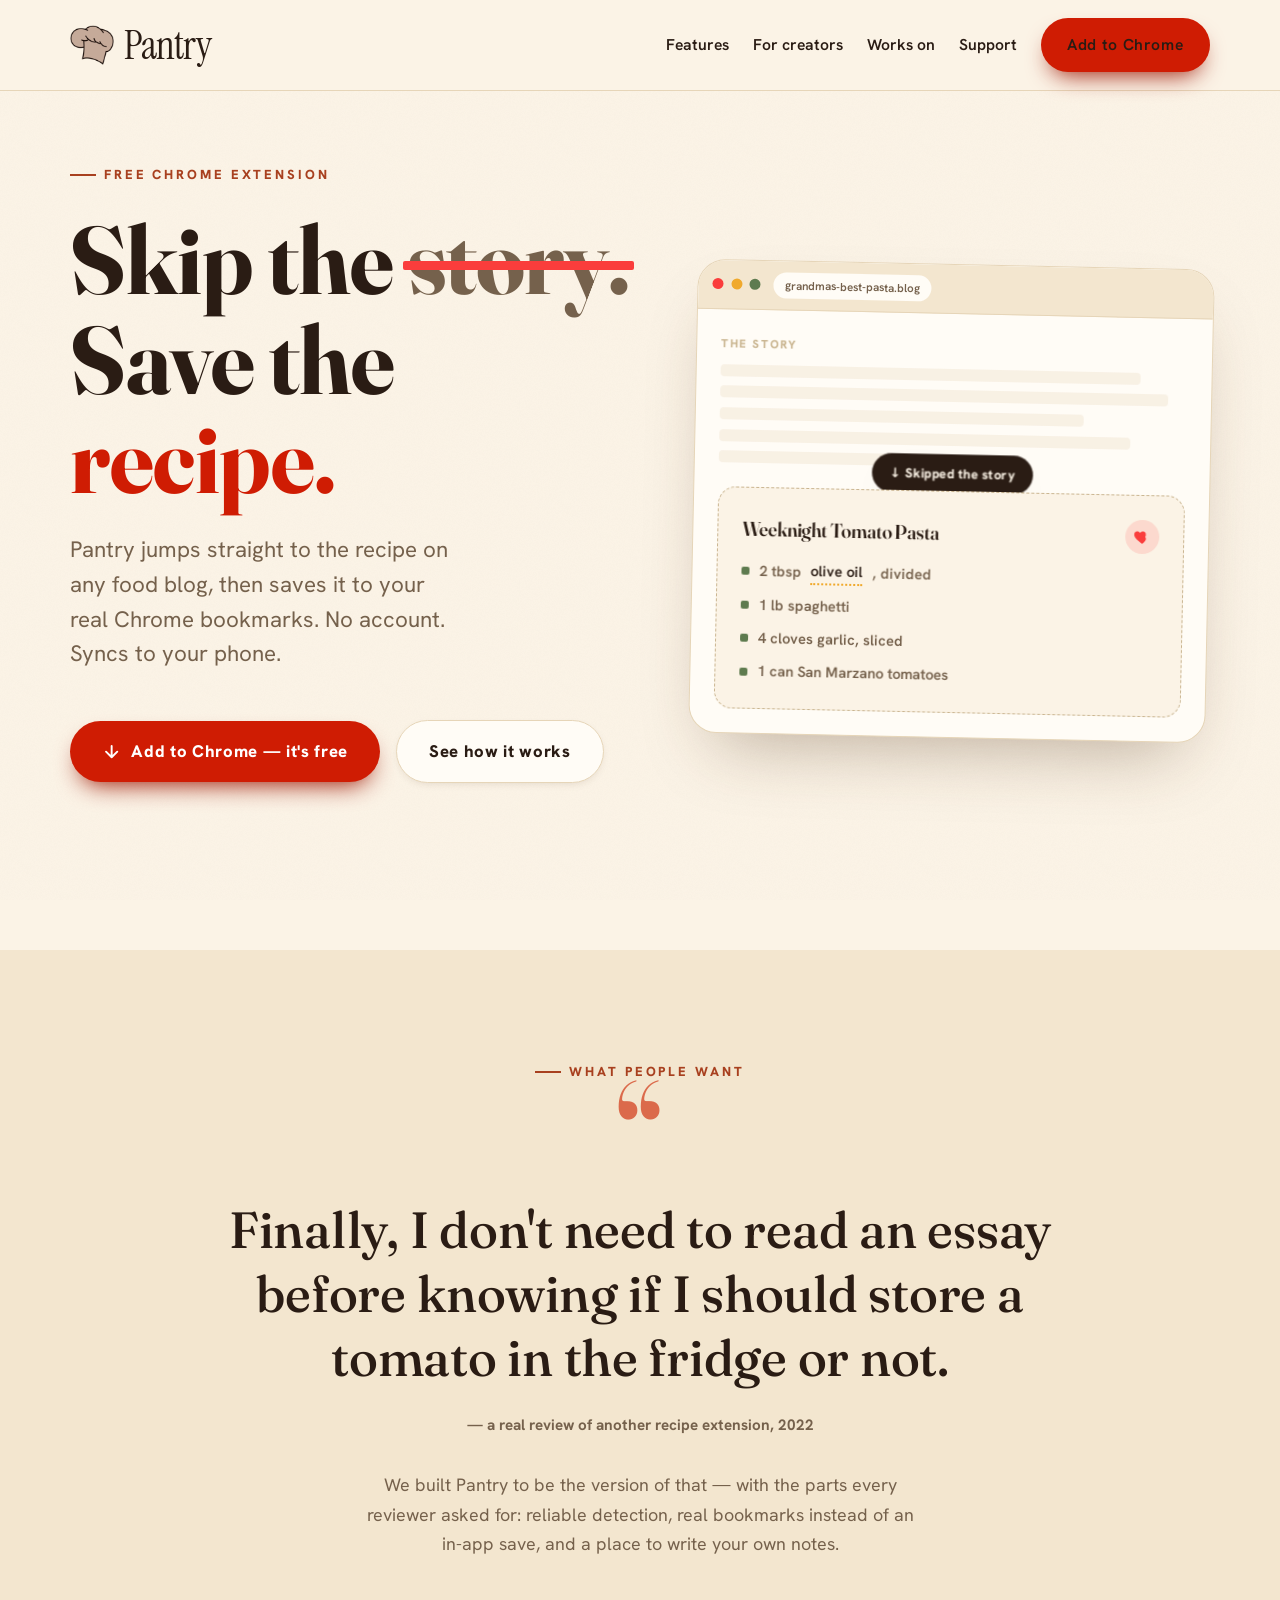
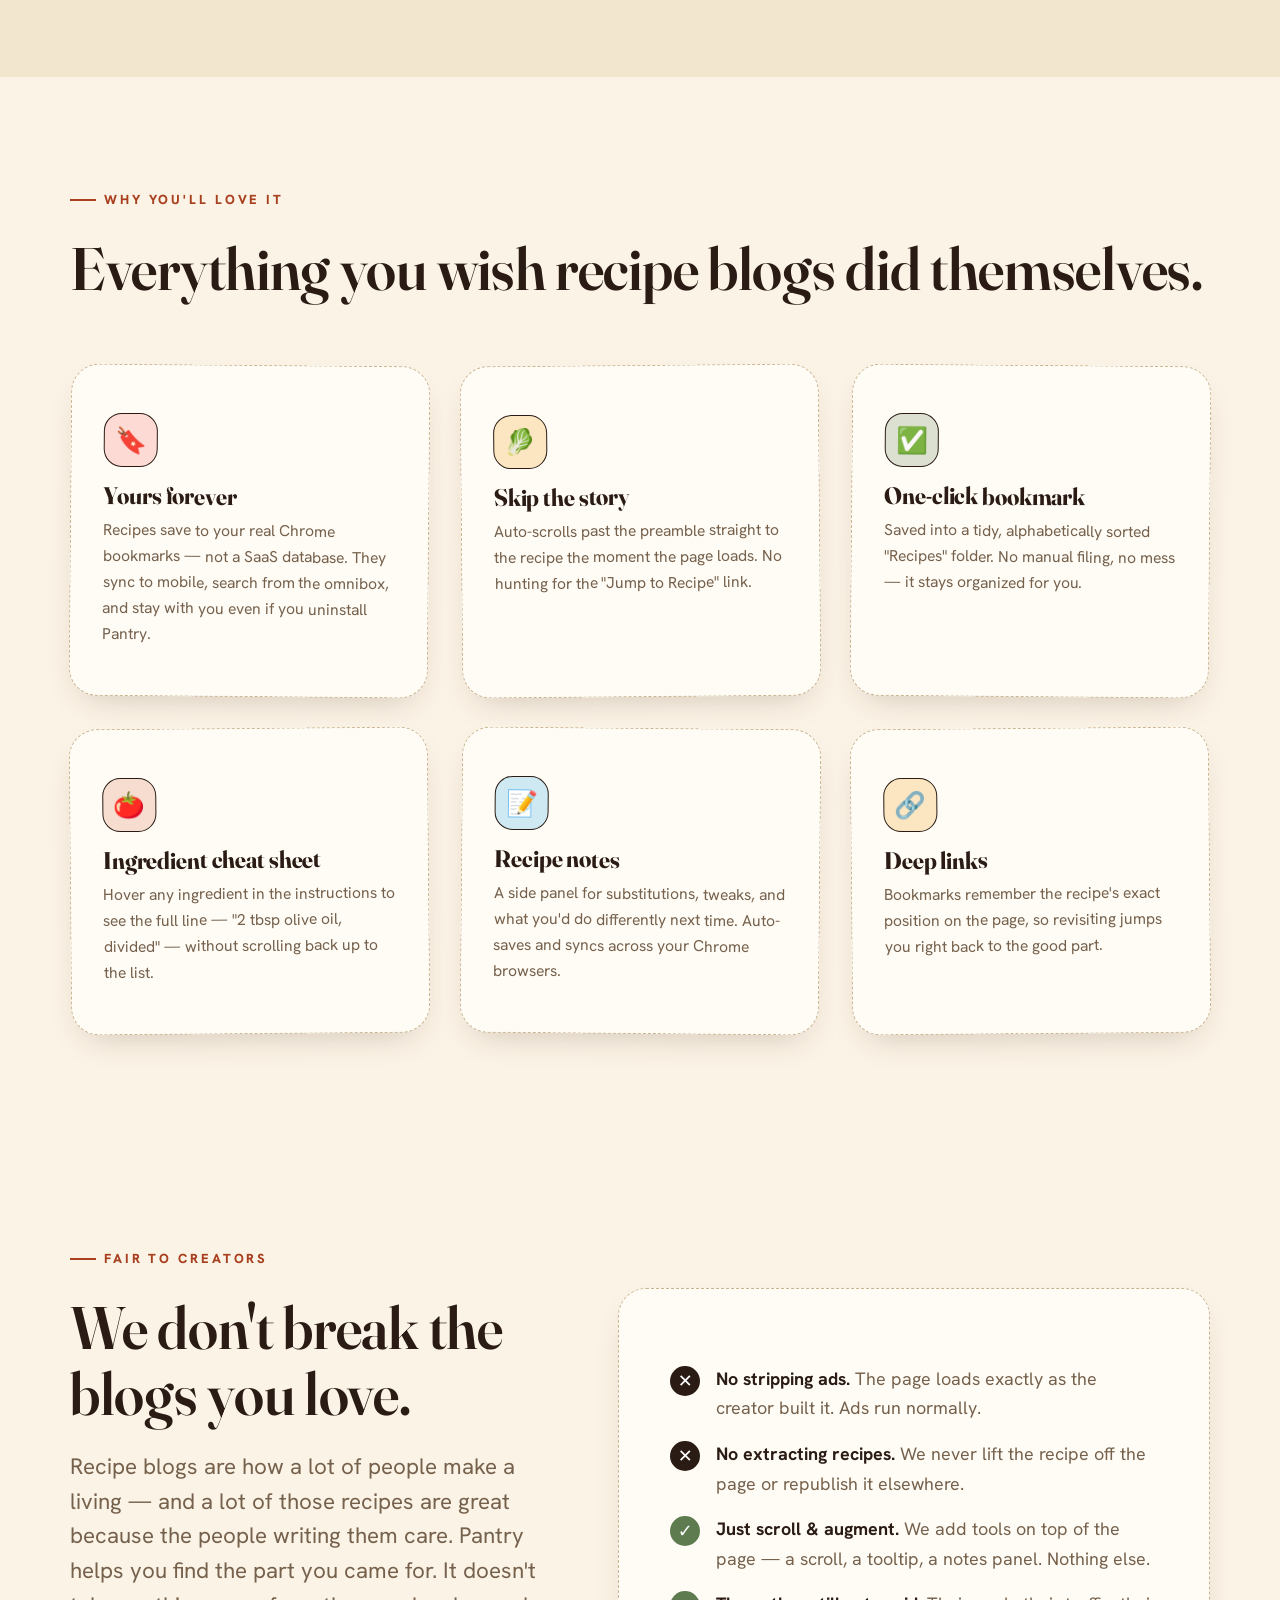
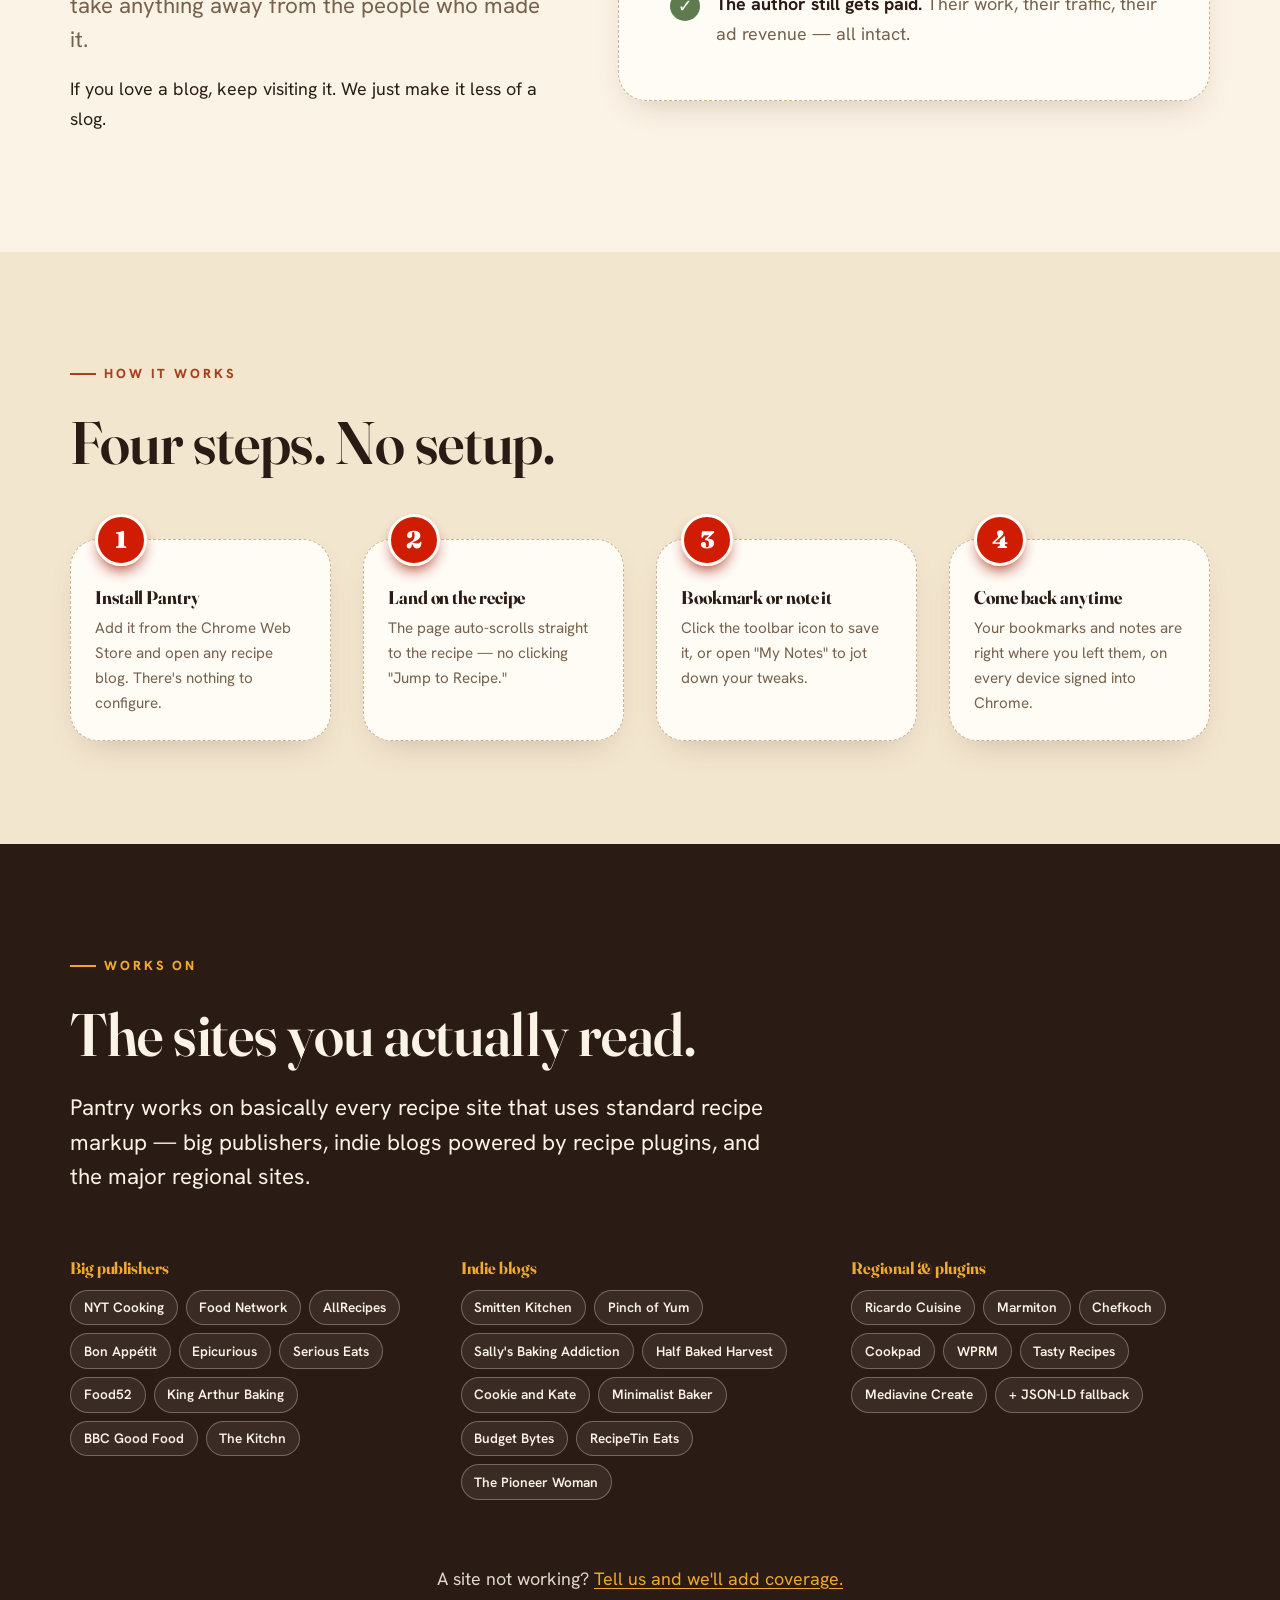
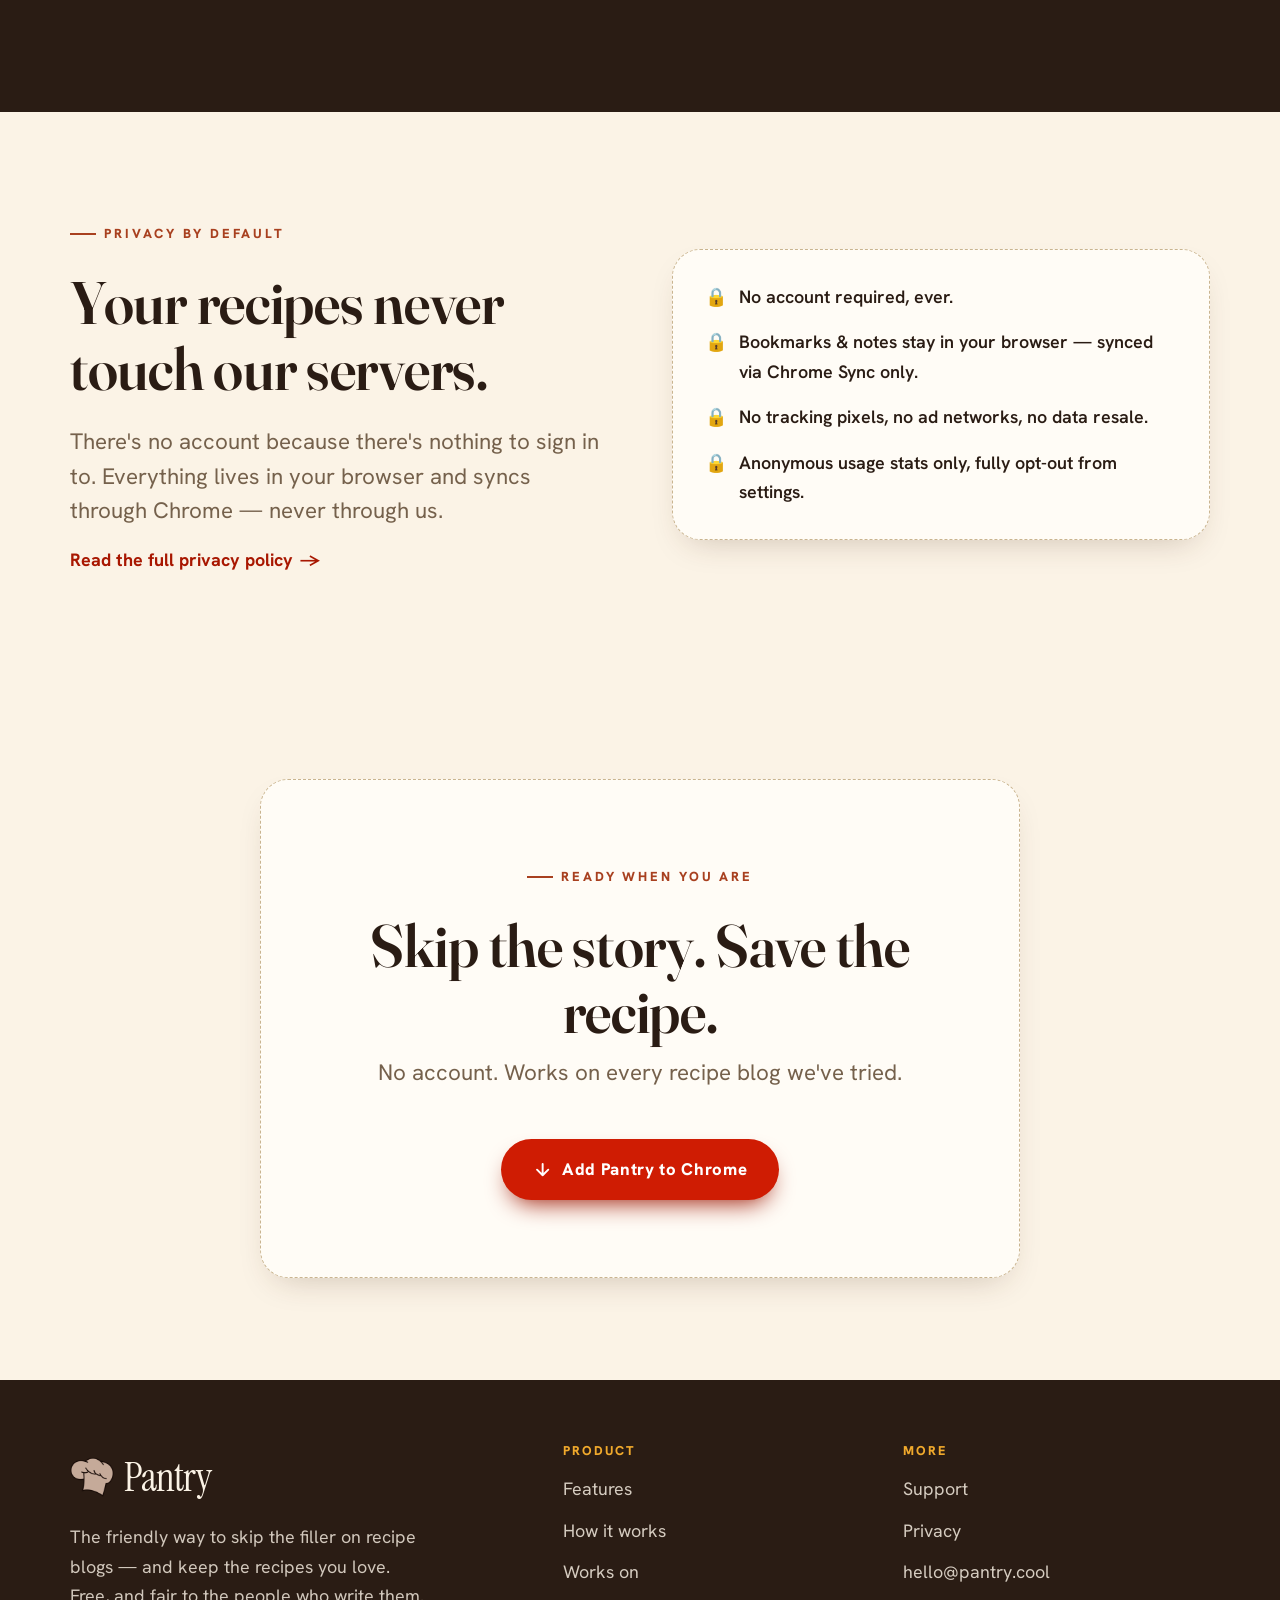
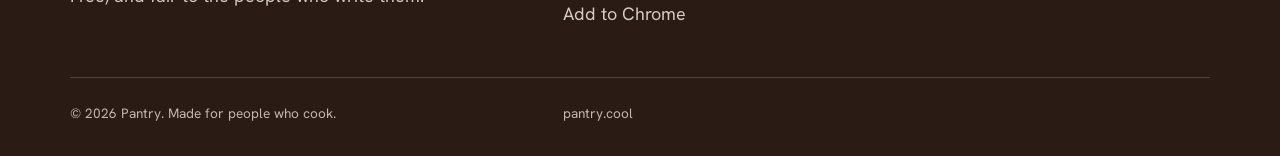
==== commit d68b5843: "Adds updated branding" ====
--- a/index.html
+++ b/index.html
@@ -14,13 +14,14 @@
   <meta property="og:title" content="Pantry — Skip the Story. Save the Recipe." />
   <meta property="og:description" content="Pantry jumps to the recipe on any food blog and saves it to your Chrome bookmarks — no account, syncs to your phone." />
   <meta property="og:url" content="https://pantry.cool/" />
-  <meta property="og:image" content="https://pantry.cool/assets/icon-512.png" />
-  <meta property="og:image:width" content="512" />
-  <meta property="og:image:height" content="512" />
-  <meta name="twitter:card" content="summary" />
+  <meta property="og:image" content="https://pantry.cool/assets/og.png" />
+  <meta property="og:image:width" content="1200" />
+  <meta property="og:image:height" content="630" />
+  <meta property="og:image:alt" content="Pantry — Skip the story. Save the recipe." />
+  <meta name="twitter:card" content="summary_large_image" />
   <meta name="twitter:title" content="Pantry — Skip the Story. Save the Recipe." />
   <meta name="twitter:description" content="Jump to the recipe on any food blog and save it to your Chrome bookmarks. No account. Syncs to your phone." />
-  <meta name="twitter:image" content="https://pantry.cool/assets/icon-512.png" />
+  <meta name="twitter:image" content="https://pantry.cool/assets/og.png" />
 
   <!-- Favicons -->
   <link rel="icon" type="image/png" sizes="512x512" href="/assets/icon-512.png" />
@@ -30,7 +31,7 @@
   <!-- Fonts -->
   <link rel="preconnect" href="https://fonts.googleapis.com" />
   <link rel="preconnect" href="https://fonts.gstatic.com" crossorigin />
-  <link href="https://fonts.googleapis.com/css2?family=Fraunces:ital,opsz,wght@0,9..144,400;0,9..144,600;0,9..144,900;1,9..144,400&family=Hanken+Grotesk:wght@400;500;600;700;800&display=swap" rel="stylesheet" />
+  <link href="https://fonts.googleapis.com/css2?family=Fraunces:ital,opsz,wght@0,9..144,400;0,9..144,600;0,9..144,900;1,9..144,400&family=Hanken+Grotesk:wght@400;500;600;700;800&family=Instrument+Serif&display=swap" rel="stylesheet" />
 
   <link rel="stylesheet" href="/css/styles.css" />
   <script>document.documentElement.classList.remove('no-js');</script>
--- a/css/styles.css
+++ b/css/styles.css
@@ -240,14 +240,14 @@
   display: inline-flex;
   align-items: center;
   gap: 0.6rem;
-  font-family: var(--display);
-  font-weight: 900;
-  font-size: 1.4rem;
+  font-family: "Instrument Serif", var(--display);
+  font-weight: 400;
+  font-size: 2.5rem;
   color: var(--ink);
   text-decoration: none;
   letter-spacing: -0.02em;
 }
-.brand img { width: 34px; height: 34px; }
+.brand img { width: 44px; height: 44px; }
 .nav { display: flex; align-items: center; gap: var(--s-5); }
 .nav a {
   color: var(--ink);
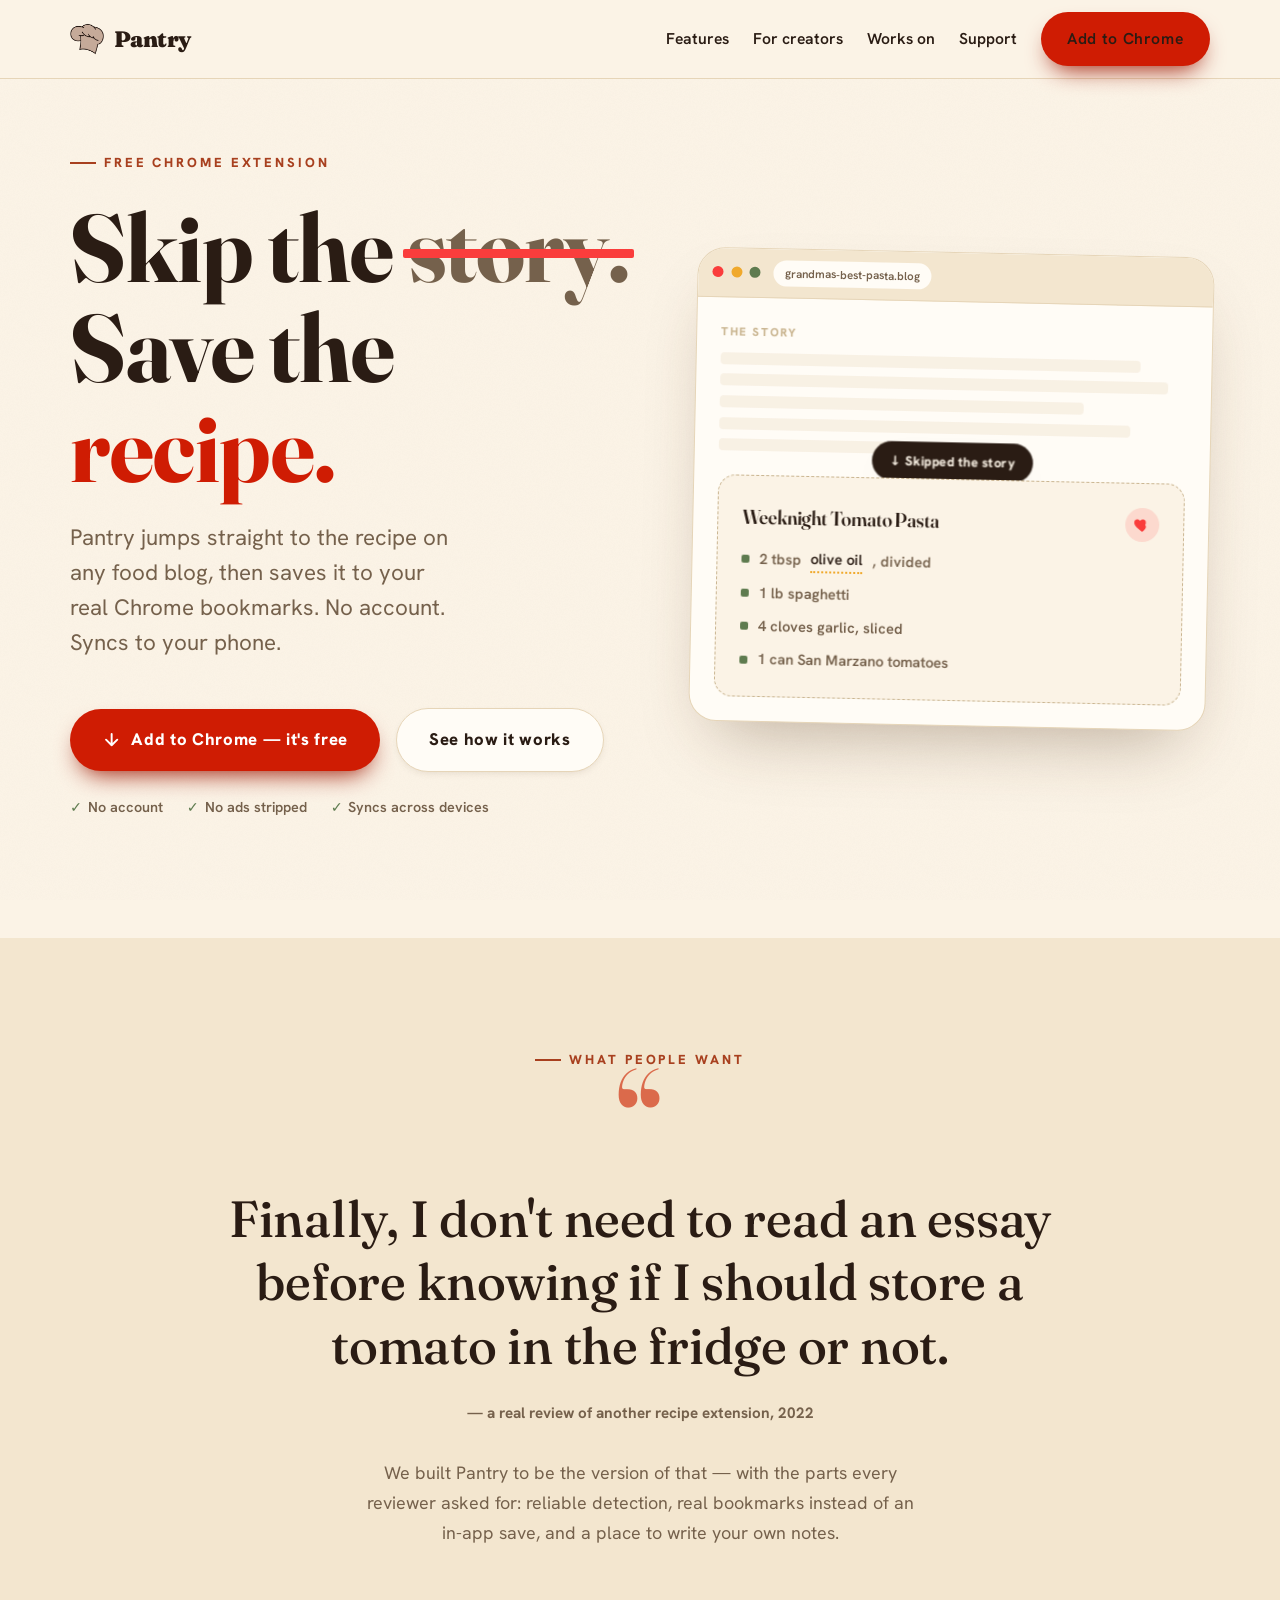
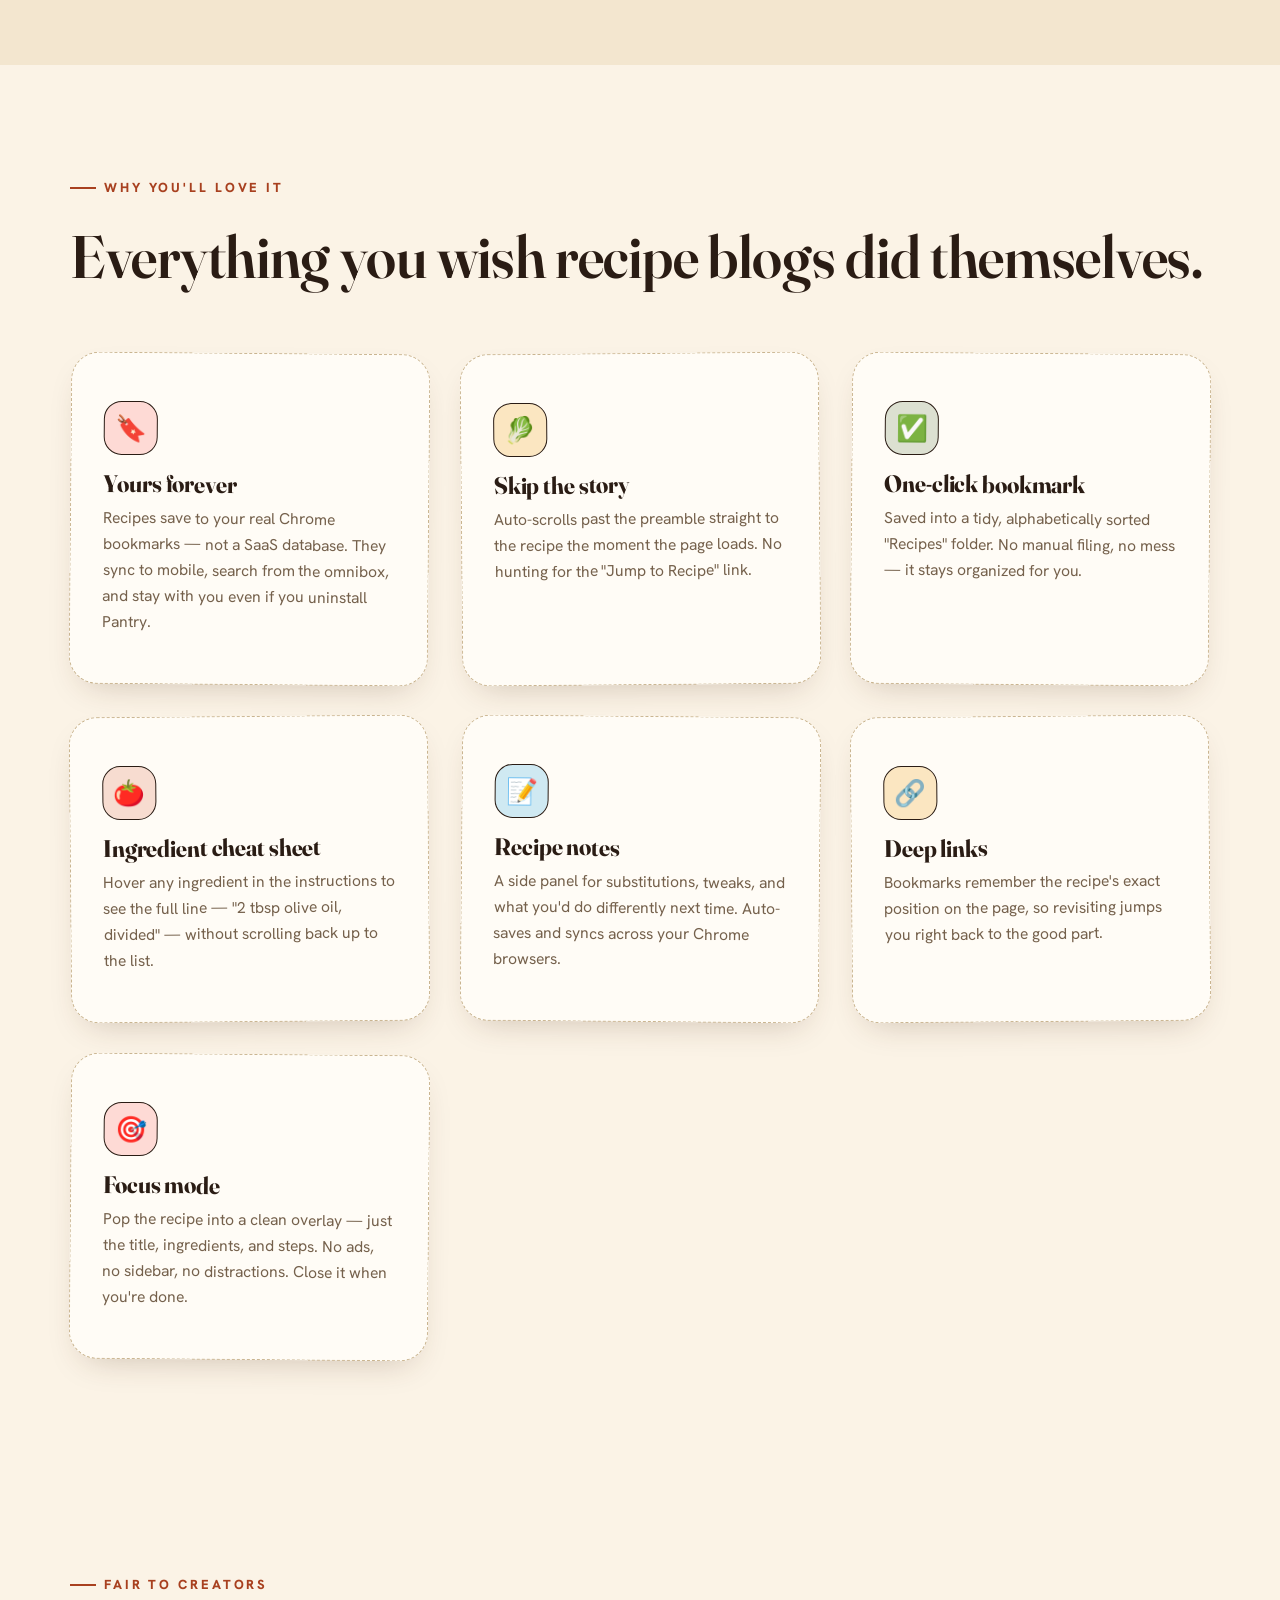
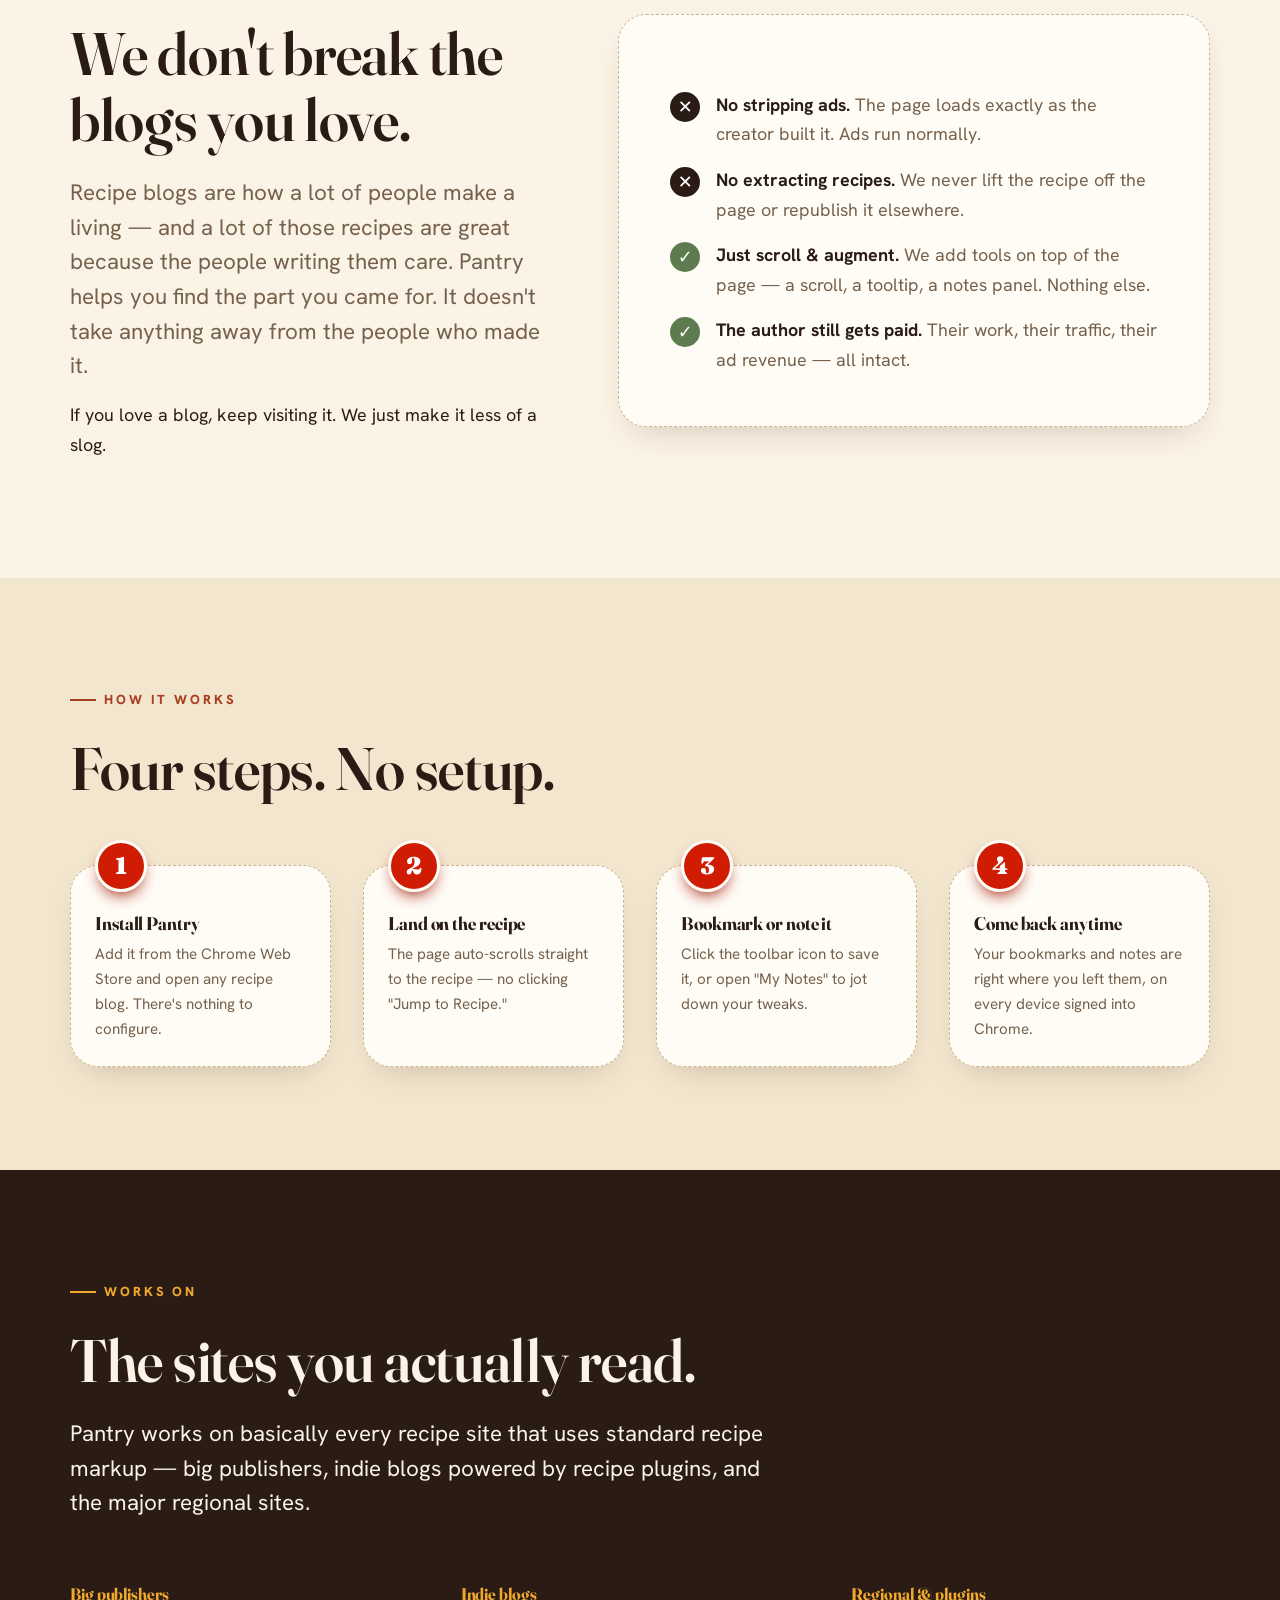
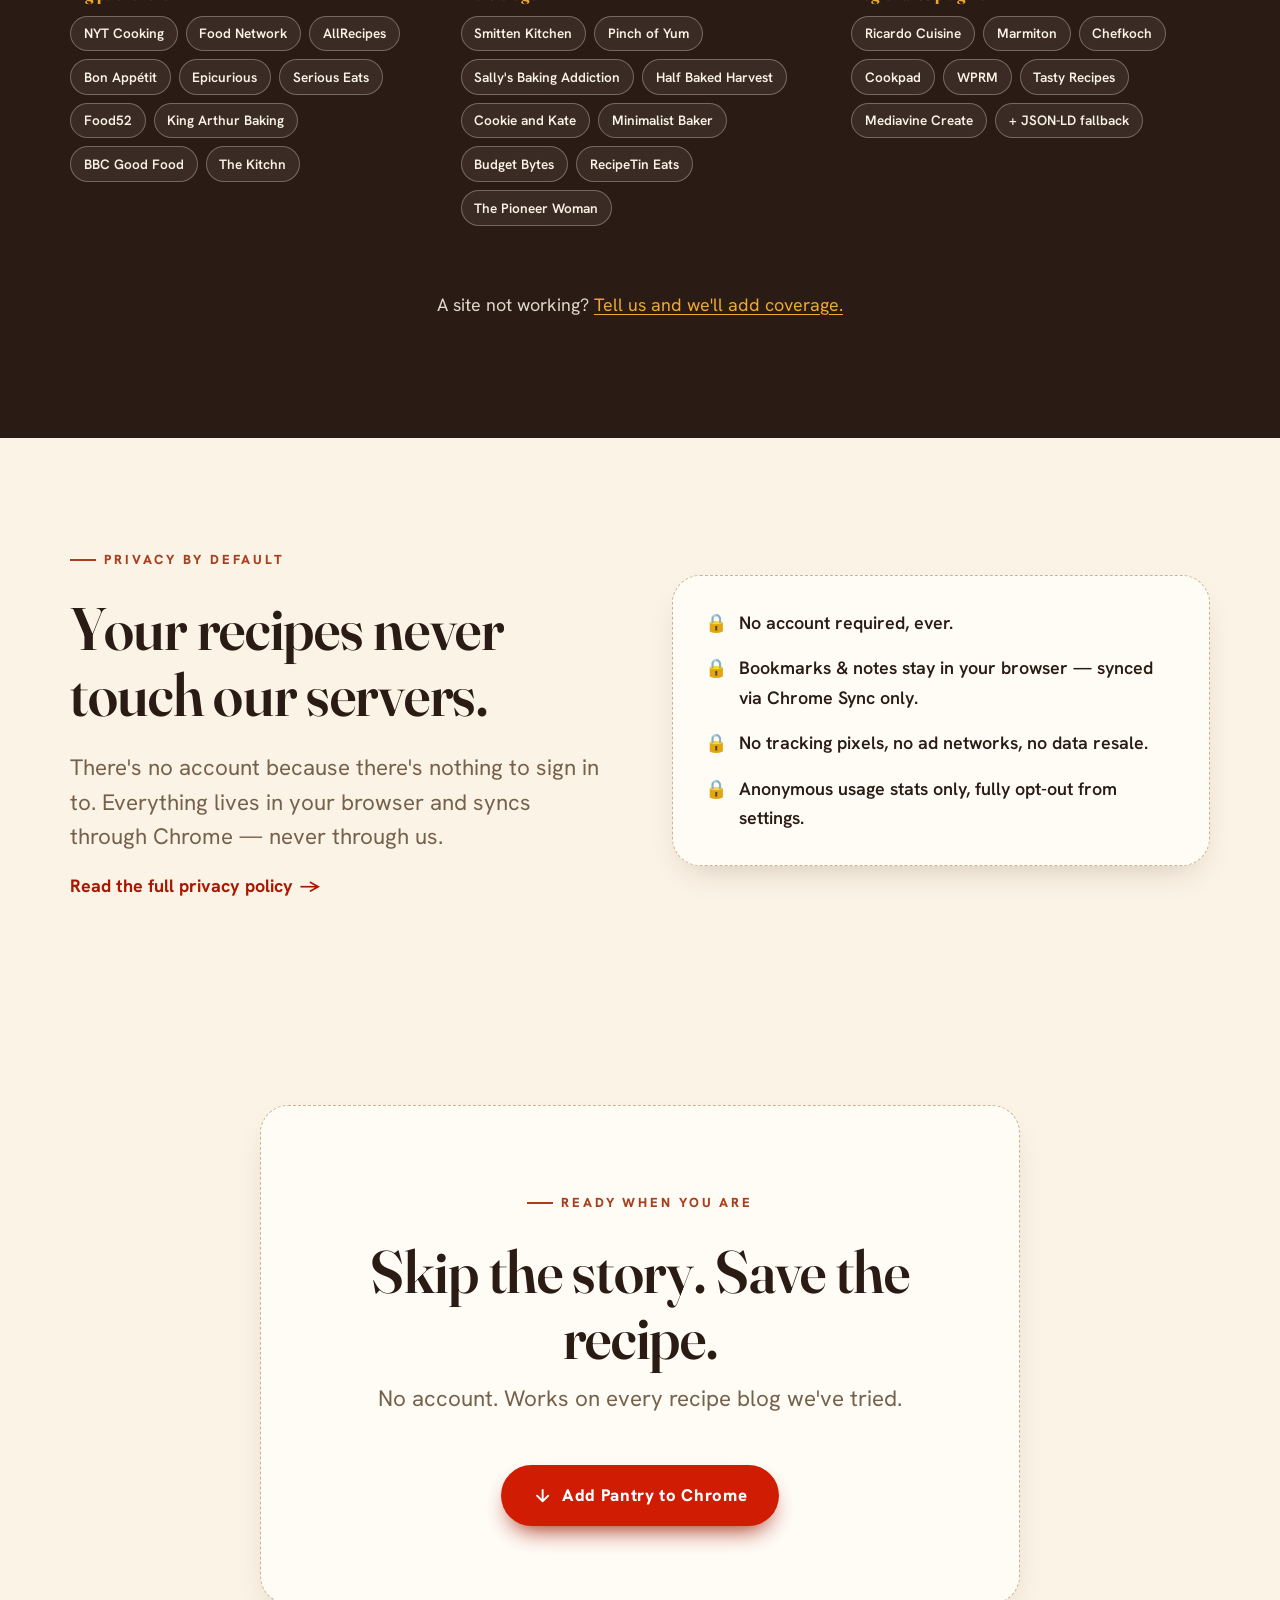
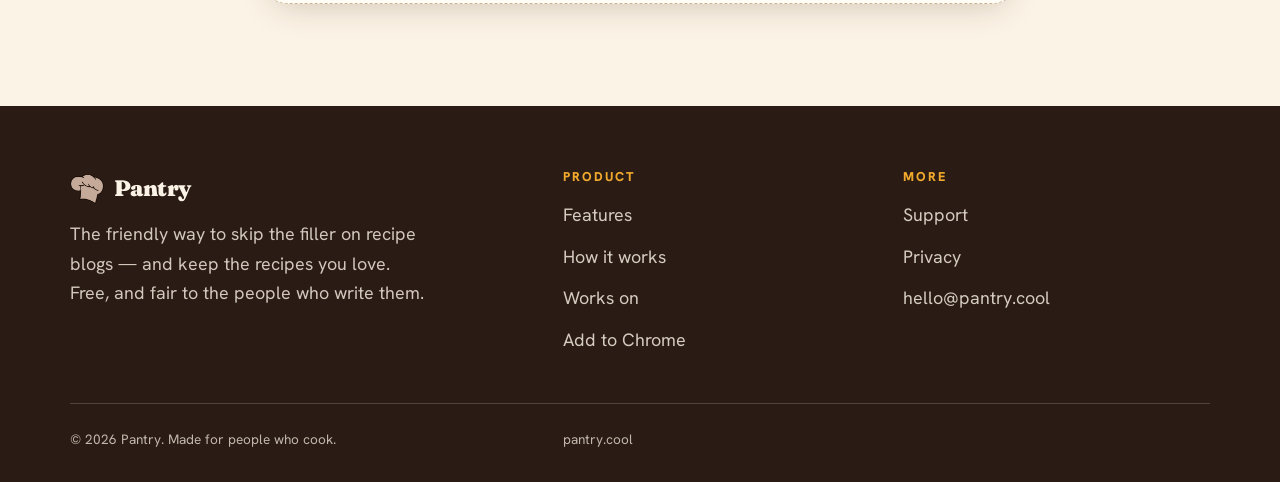
==== commit 7a4514df: "Adds focus mode feature" ====
--- a/index.html
+++ b/index.html
@@ -31,7 +31,7 @@
   <!-- Fonts -->
   <link rel="preconnect" href="https://fonts.googleapis.com" />
   <link rel="preconnect" href="https://fonts.gstatic.com" crossorigin />
-  <link href="https://fonts.googleapis.com/css2?family=Fraunces:ital,opsz,wght@0,9..144,400;0,9..144,600;0,9..144,900;1,9..144,400&family=Hanken+Grotesk:wght@400;500;600;700;800&family=Instrument+Serif&display=swap" rel="stylesheet" />
+  <link href="https://fonts.googleapis.com/css2?family=Fraunces:ital,opsz,wght@0,9..144,400;0,9..144,600;0,9..144,900;1,9..144,400&family=Hanken+Grotesk:wght@400;500;600;700;800&display=swap" rel="stylesheet" />
 
   <link rel="stylesheet" href="/css/styles.css" />
   <script>document.documentElement.classList.remove('no-js');</script>
@@ -178,6 +178,11 @@
             <h3>Deep links</h3>
             <p>Bookmarks remember the recipe's exact position on the page, so revisiting jumps you right back to the good part.</p>
           </article>
+          <article class="feature stitched">
+            <div class="ico" aria-hidden="true">🎯</div>
+            <h3>Focus mode</h3>
+            <p>Pop the recipe into a clean overlay — just the title, ingredients, and steps. No ads, no sidebar, no distractions. Close it when you're done.</p>
+          </article>
         </div>
       </div>
     </section>
@@ -340,6 +345,6 @@
     </div>
   </footer>
 
-  <script src="/js/main.js"></script>
+<script src="/js/main.js"></script>
 </body>
 </html>
--- a/css/styles.css
+++ b/css/styles.css
@@ -240,14 +240,14 @@
   display: inline-flex;
   align-items: center;
   gap: 0.6rem;
-  font-family: "Instrument Serif", var(--display);
-  font-weight: 400;
-  font-size: 2.5rem;
+  font-family: var(--display);
+  font-weight: 900;
+  font-size: 1.4rem;
   color: var(--ink);
   text-decoration: none;
   letter-spacing: -0.02em;
 }
-.brand img { width: 44px; height: 44px; }
+.brand img { width: 34px; height: 34px; }
 .nav { display: flex; align-items: center; gap: var(--s-5); }
 .nav a {
   color: var(--ink);
@@ -668,3 +668,193 @@
   border-radius: 0 0 var(--r-md) 0; font-weight: 700;
 }
 .skip-link:focus { left: 0; }
+
+/* --------------------------------------------------------- Update page */
+.update-hero { padding-top: clamp(var(--s-7), 6vw, var(--s-10)); padding-bottom: clamp(var(--s-6), 4vw, var(--s-8)); }
+.update-hero-inner { max-width: 720px; }
+.update-hero h1 { margin-bottom: var(--s-5); }
+.update-hero .lead { max-width: 60ch; }
+
+.new-features h2 { margin-bottom: 0; }
+
+.new-feature-list {
+  display: grid;
+  grid-template-columns: repeat(auto-fit, minmax(300px, 1fr));
+  gap: var(--s-6);
+  margin-top: var(--s-8);
+}
+
+.new-feature-card {
+  padding: 0;
+  overflow: hidden;
+  display: flex;
+  flex-direction: column;
+  transition: transform 0.25s var(--ease), box-shadow 0.25s var(--ease);
+}
+.new-feature-card:nth-child(odd)  { transform: rotate(0.4deg); }
+.new-feature-card:nth-child(even) { transform: rotate(-0.4deg); }
+.new-feature-card:hover { transform: translateY(-5px) rotate(0); box-shadow: var(--shadow-lg); }
+
+.new-feature-screenshot {
+  position: relative;
+  width: 100%;
+  aspect-ratio: 16 / 9;
+  background: #fff;
+  border-bottom: 1.5px dashed var(--line-ink);
+  overflow: hidden;
+}
+
+.feature-screenshot-img {
+  width: 100%;
+  height: 100%;
+  object-fit: contain;
+  display: block;
+}
+.feature-screenshot-img:not([hidden]) + .feature-screenshot-placeholder { display: none; }
+
+.feature-screenshot-placeholder {
+  position: absolute;
+  inset: 0;
+  display: flex;
+  align-items: center;
+  justify-content: center;
+  font-family: var(--body);
+  font-size: 0.82rem;
+  font-weight: 700;
+  letter-spacing: 0.1em;
+  text-transform: uppercase;
+  color: var(--line-ink);
+  gap: 0.5em;
+}
+.feature-screenshot-placeholder::before {
+  content: "";
+  display: block;
+  width: 28px; height: 22px;
+  border: 2px solid var(--line-ink);
+  border-radius: 4px;
+  flex: none;
+  background:
+    linear-gradient(var(--line-ink) 2px, transparent 2px) 4px 6px / 20px no-repeat,
+    linear-gradient(var(--line-ink) 2px, transparent 2px) 4px 11px / 14px no-repeat;
+}
+
+.new-feature-body { padding: var(--s-5) var(--s-6) var(--s-6); flex: 1; }
+
+.new-feature-title-row {
+  display: flex;
+  align-items: center;
+  justify-content: space-between;
+  gap: var(--s-3);
+  margin-bottom: var(--s-2);
+}
+.new-feature-title-row h3 { margin: 0; font-size: clamp(1.15rem, 1rem + 0.5vw, 1.35rem); }
+
+.new-badge {
+  font-family: var(--body);
+  font-weight: 800;
+  font-size: 0.72rem;
+  letter-spacing: 0.16em;
+  text-transform: uppercase;
+  color: var(--herb-deep);
+  background: color-mix(in srgb, var(--herb) 16%, var(--card));
+  border: 1px solid color-mix(in srgb, var(--herb) 35%, transparent);
+  padding: 0.3em 0.75em;
+  border-radius: var(--r-pill);
+  white-space: nowrap;
+  flex: none;
+}
+
+.new-feature-body p { color: var(--ink-soft); margin: 0; }
+
+/* Buy Me a Coffee */
+.bmc-section { padding-block: clamp(var(--s-7), 7vw, var(--s-10)); }
+.bmc-card {
+  display: grid;
+  grid-template-columns: 1fr auto;
+  gap: clamp(var(--s-6), 5vw, var(--s-9));
+  align-items: center;
+  padding: clamp(var(--s-7), 5vw, var(--s-9)) clamp(var(--s-6), 5vw, var(--s-8));
+}
+.bmc-copy h2 { margin-bottom: var(--s-3); }
+.bmc-copy .lead { max-width: 56ch; margin-bottom: 0; }
+.bmc-action { display: flex; flex-direction: column; align-items: center; gap: var(--s-3); flex: none; }
+
+.bmc-btn {
+  display: inline-flex;
+  align-items: center;
+  gap: 0.6em;
+  font-family: var(--body);
+  font-weight: 800;
+  font-size: 1rem;
+  letter-spacing: 0.02em;
+  text-decoration: none;
+  color: var(--ink);
+  background: #ffdd00;
+  border-radius: var(--r-pill);
+  padding: 0.9em 1.7em;
+  white-space: nowrap;
+  box-shadow: 0 10px 24px -8px rgba(180, 140, 0, 0.4);
+  transition: transform 0.2s var(--ease), box-shadow 0.2s var(--ease), background-color 0.15s;
+}
+.bmc-btn:hover {
+  background: #f5d000;
+  transform: translateY(-3px);
+  box-shadow: 0 16px 30px -8px rgba(180, 140, 0, 0.5);
+}
+.bmc-btn:active { transform: translateY(-1px); }
+
+.bmc-note { font-size: 0.82rem; color: var(--ink-soft); font-weight: 600; margin: 0; text-align: center; }
+
+@media (max-width: 760px) {
+  .bmc-card { grid-template-columns: 1fr; }
+  .bmc-action { align-items: flex-start; }
+}
+
+/* Suggest a feature */
+.suggest-section { padding-block: clamp(var(--s-7), 7vw, var(--s-10)); }
+.suggest-inner {
+  display: grid;
+  grid-template-columns: 1fr 1fr;
+  gap: clamp(var(--s-6), 5vw, var(--s-9));
+  align-items: start;
+}
+.suggest-copy .lead { max-width: 46ch; }
+
+.suggest-form {
+  padding: var(--s-6);
+  display: flex;
+  flex-direction: column;
+  gap: var(--s-4);
+}
+
+.suggest-label {
+  font-weight: 800;
+  font-size: 0.9rem;
+  color: var(--ink);
+}
+
+.suggest-textarea {
+  font-family: var(--body);
+  font-size: 0.98rem;
+  line-height: 1.6;
+  color: var(--ink);
+  background: var(--paper);
+  border: 1.5px solid var(--line-ink);
+  border-radius: var(--r-md);
+  padding: var(--s-4) var(--s-5);
+  resize: vertical;
+  width: 100%;
+  transition: border-color 0.2s, box-shadow 0.2s;
+}
+.suggest-textarea:focus {
+  outline: none;
+  border-color: var(--tomato-deep);
+  box-shadow: 0 0 0 3px color-mix(in srgb, var(--tomato) 18%, transparent);
+}
+.suggest-textarea::placeholder { color: var(--ink-soft); }
+
+.suggest-thanks { color: var(--herb-deep); font-weight: 700; font-size: 0.95rem; margin: 0; }
+
+@media (max-width: 860px) {
+  .suggest-inner { grid-template-columns: 1fr; }
+}
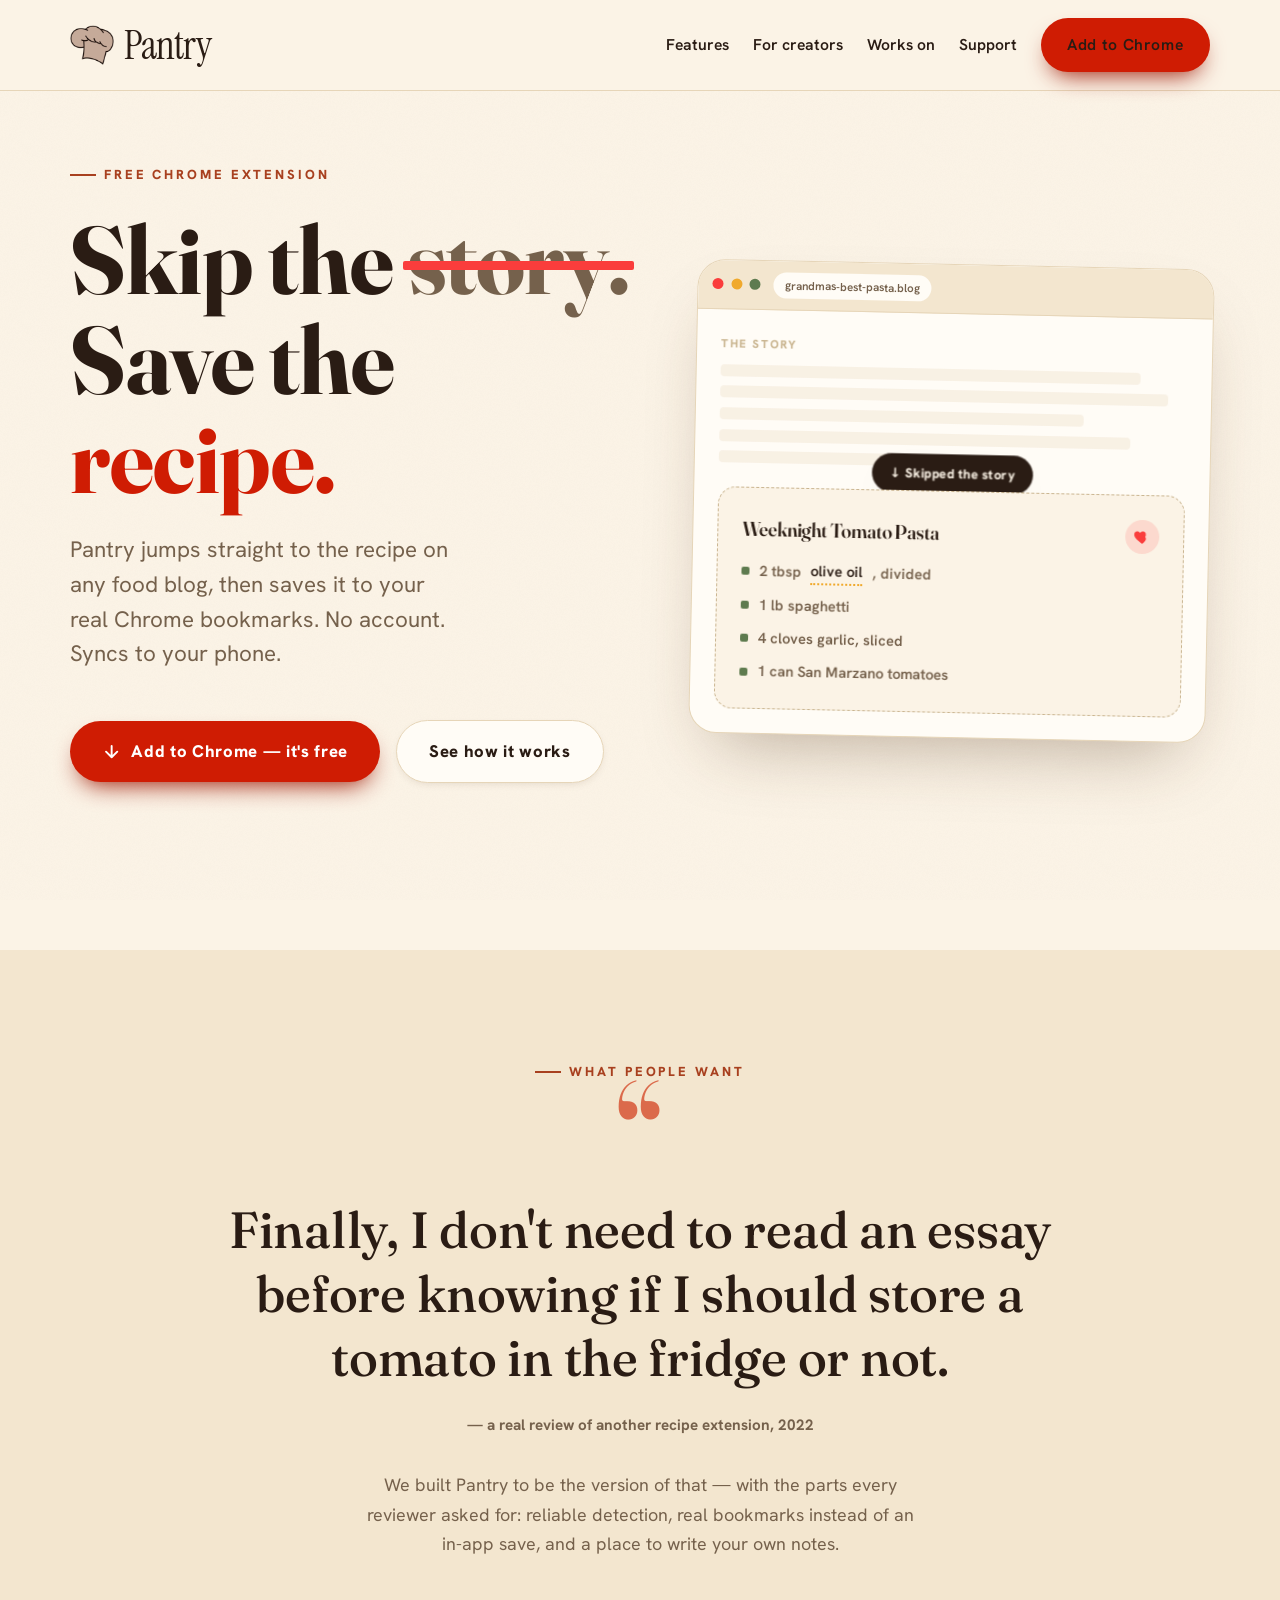
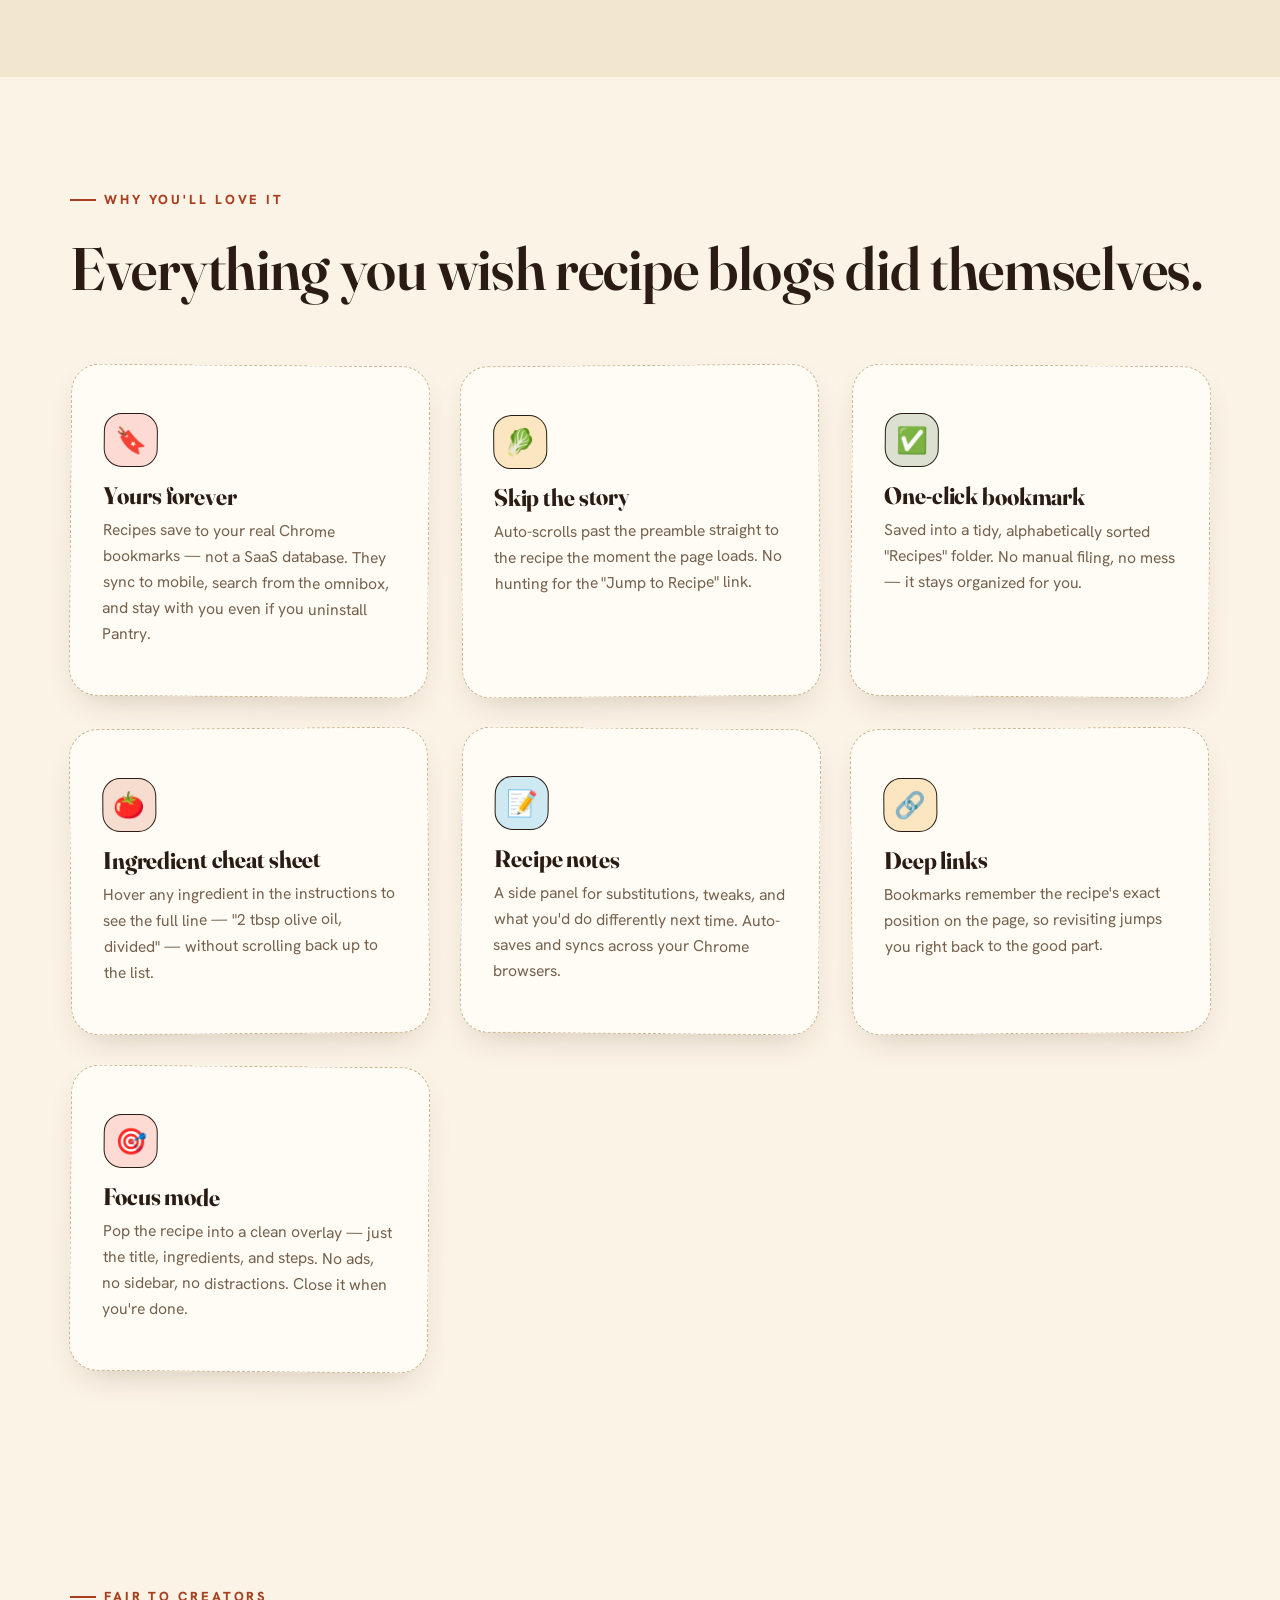
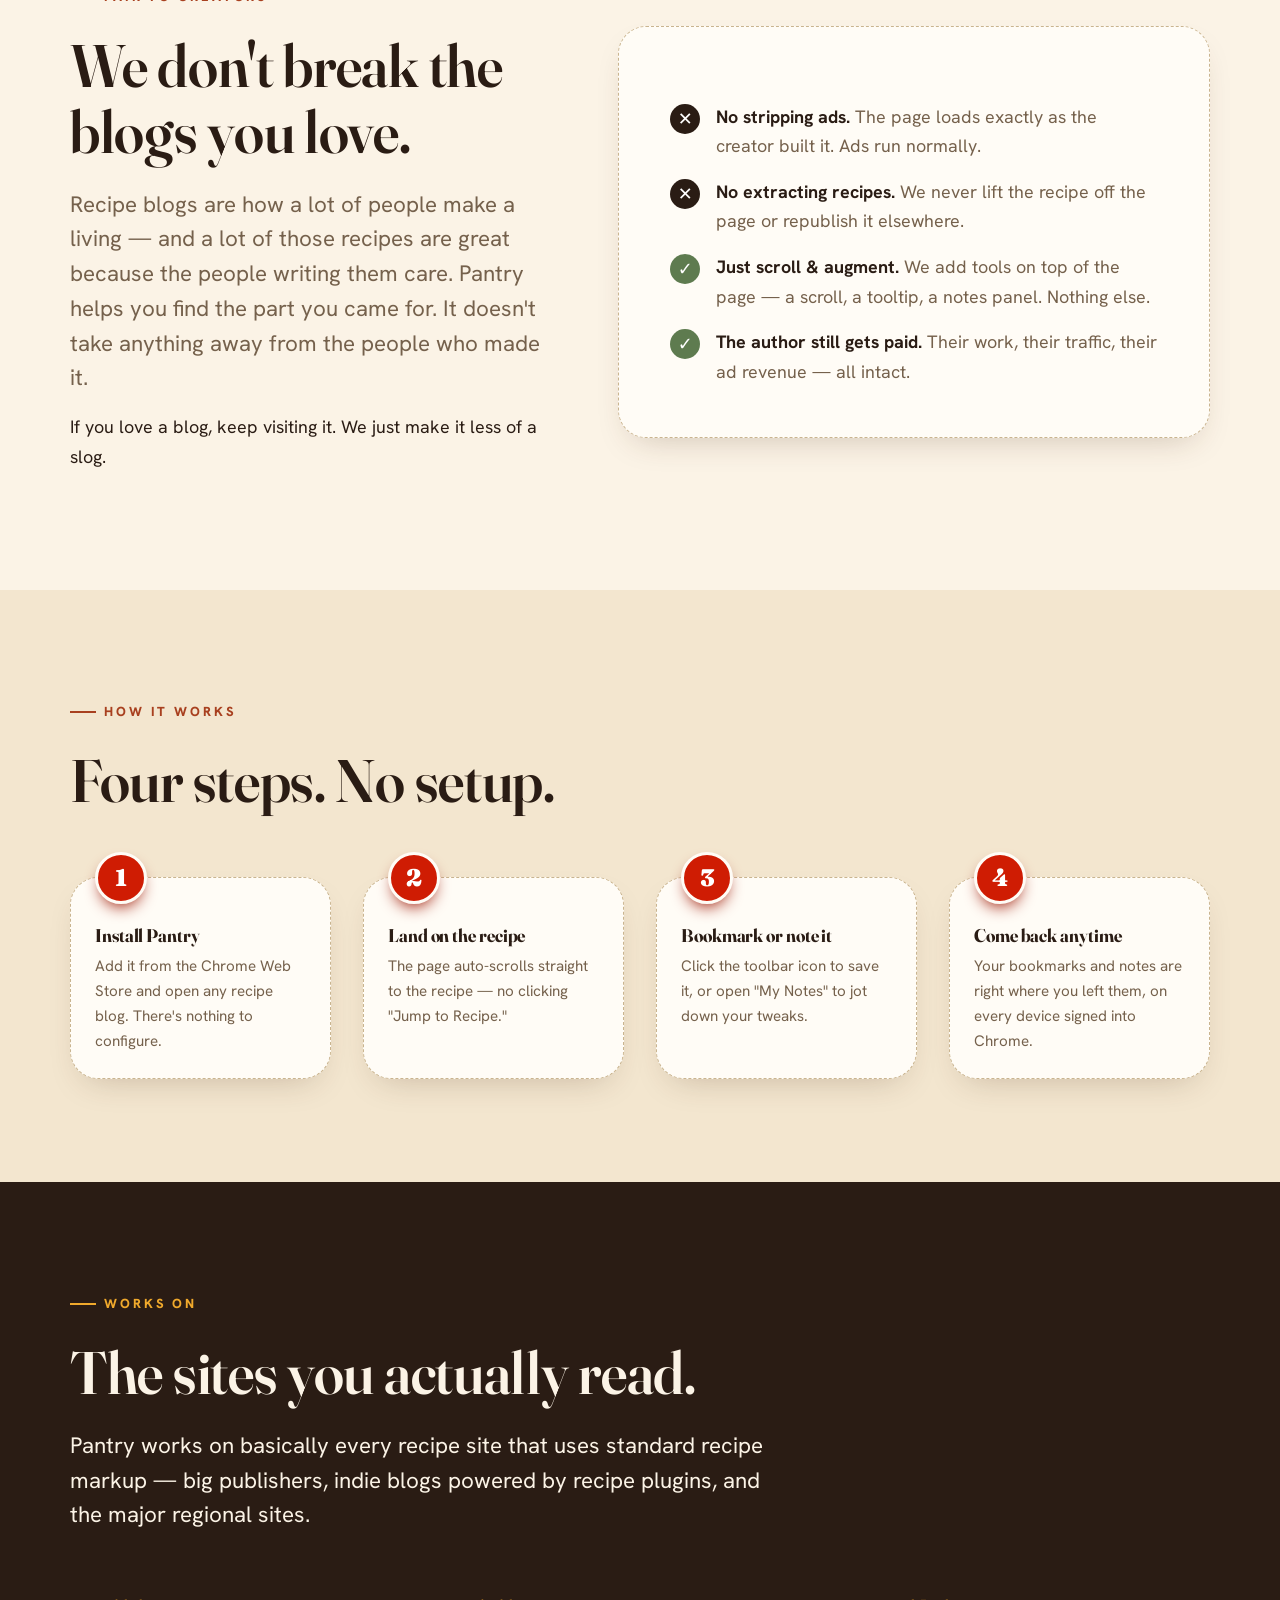
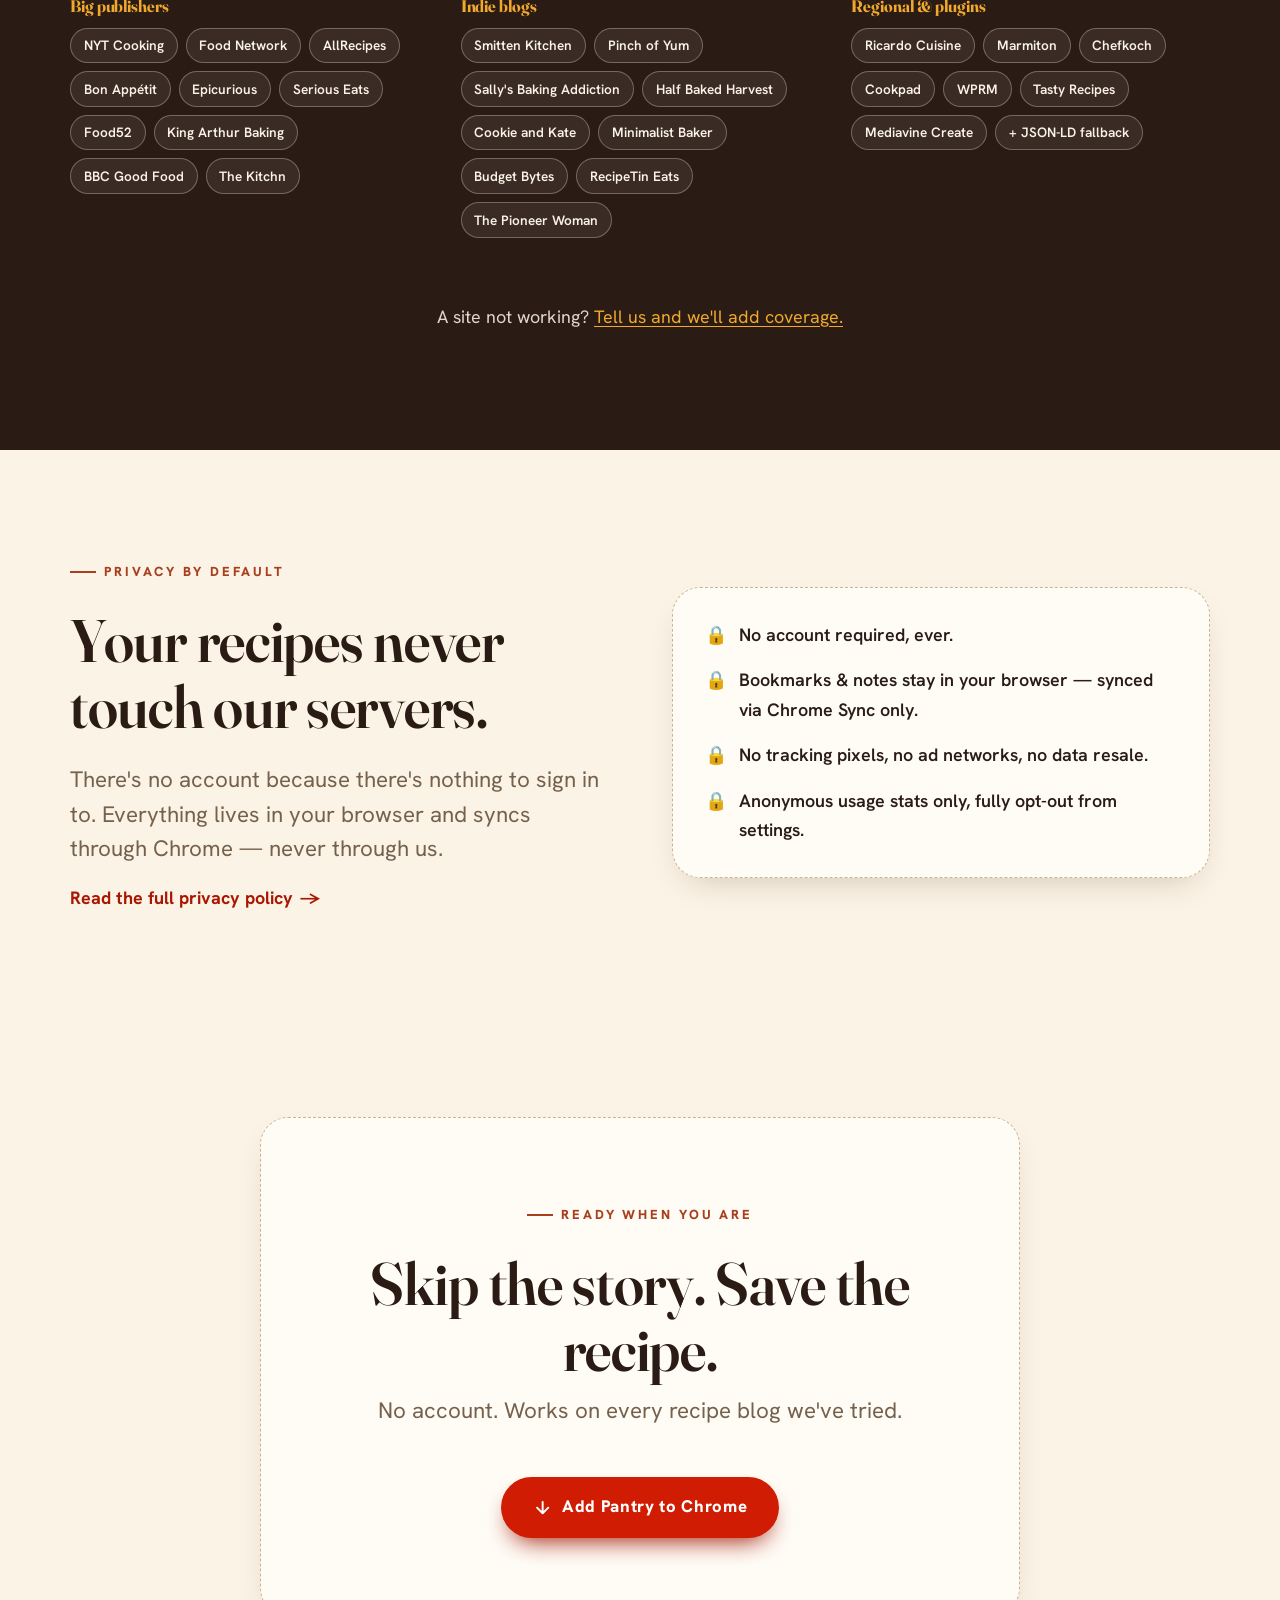
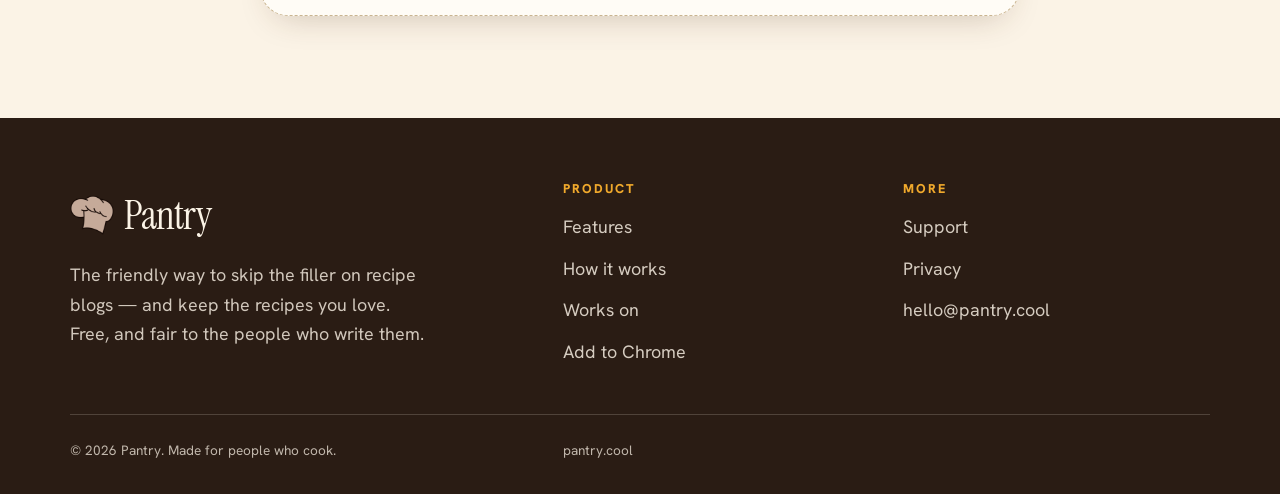
==== commit 9e3aaeee: "Merge pull request #1 from macdonaldr93/updates-branding Adds updated branding" ====
--- a/index.html
+++ b/index.html
@@ -31,7 +31,7 @@
   <!-- Fonts -->
   <link rel="preconnect" href="https://fonts.googleapis.com" />
   <link rel="preconnect" href="https://fonts.gstatic.com" crossorigin />
-  <link href="https://fonts.googleapis.com/css2?family=Fraunces:ital,opsz,wght@0,9..144,400;0,9..144,600;0,9..144,900;1,9..144,400&family=Hanken+Grotesk:wght@400;500;600;700;800&display=swap" rel="stylesheet" />
+  <link href="https://fonts.googleapis.com/css2?family=Fraunces:ital,opsz,wght@0,9..144,400;0,9..144,600;0,9..144,900;1,9..144,400&family=Hanken+Grotesk:wght@400;500;600;700;800&family=Instrument+Serif&display=swap" rel="stylesheet" />
 
   <link rel="stylesheet" href="/css/styles.css" />
   <script>document.documentElement.classList.remove('no-js');</script>
--- a/css/styles.css
+++ b/css/styles.css
@@ -240,14 +240,14 @@
   display: inline-flex;
   align-items: center;
   gap: 0.6rem;
-  font-family: var(--display);
-  font-weight: 900;
-  font-size: 1.4rem;
+  font-family: "Instrument Serif", var(--display);
+  font-weight: 400;
+  font-size: 2.5rem;
   color: var(--ink);
   text-decoration: none;
   letter-spacing: -0.02em;
 }
-.brand img { width: 34px; height: 34px; }
+.brand img { width: 44px; height: 44px; }
 .nav { display: flex; align-items: center; gap: var(--s-5); }
 .nav a {
   color: var(--ink);
@@ -668,193 +668,3 @@
   border-radius: 0 0 var(--r-md) 0; font-weight: 700;
 }
 .skip-link:focus { left: 0; }
-
-/* --------------------------------------------------------- Update page */
-.update-hero { padding-top: clamp(var(--s-7), 6vw, var(--s-10)); padding-bottom: clamp(var(--s-6), 4vw, var(--s-8)); }
-.update-hero-inner { max-width: 720px; }
-.update-hero h1 { margin-bottom: var(--s-5); }
-.update-hero .lead { max-width: 60ch; }
-
-.new-features h2 { margin-bottom: 0; }
-
-.new-feature-list {
-  display: grid;
-  grid-template-columns: repeat(auto-fit, minmax(300px, 1fr));
-  gap: var(--s-6);
-  margin-top: var(--s-8);
-}
-
-.new-feature-card {
-  padding: 0;
-  overflow: hidden;
-  display: flex;
-  flex-direction: column;
-  transition: transform 0.25s var(--ease), box-shadow 0.25s var(--ease);
-}
-.new-feature-card:nth-child(odd)  { transform: rotate(0.4deg); }
-.new-feature-card:nth-child(even) { transform: rotate(-0.4deg); }
-.new-feature-card:hover { transform: translateY(-5px) rotate(0); box-shadow: var(--shadow-lg); }
-
-.new-feature-screenshot {
-  position: relative;
-  width: 100%;
-  aspect-ratio: 16 / 9;
-  background: #fff;
-  border-bottom: 1.5px dashed var(--line-ink);
-  overflow: hidden;
-}
-
-.feature-screenshot-img {
-  width: 100%;
-  height: 100%;
-  object-fit: contain;
-  display: block;
-}
-.feature-screenshot-img:not([hidden]) + .feature-screenshot-placeholder { display: none; }
-
-.feature-screenshot-placeholder {
-  position: absolute;
-  inset: 0;
-  display: flex;
-  align-items: center;
-  justify-content: center;
-  font-family: var(--body);
-  font-size: 0.82rem;
-  font-weight: 700;
-  letter-spacing: 0.1em;
-  text-transform: uppercase;
-  color: var(--line-ink);
-  gap: 0.5em;
-}
-.feature-screenshot-placeholder::before {
-  content: "";
-  display: block;
-  width: 28px; height: 22px;
-  border: 2px solid var(--line-ink);
-  border-radius: 4px;
-  flex: none;
-  background:
-    linear-gradient(var(--line-ink) 2px, transparent 2px) 4px 6px / 20px no-repeat,
-    linear-gradient(var(--line-ink) 2px, transparent 2px) 4px 11px / 14px no-repeat;
-}
-
-.new-feature-body { padding: var(--s-5) var(--s-6) var(--s-6); flex: 1; }
-
-.new-feature-title-row {
-  display: flex;
-  align-items: center;
-  justify-content: space-between;
-  gap: var(--s-3);
-  margin-bottom: var(--s-2);
-}
-.new-feature-title-row h3 { margin: 0; font-size: clamp(1.15rem, 1rem + 0.5vw, 1.35rem); }
-
-.new-badge {
-  font-family: var(--body);
-  font-weight: 800;
-  font-size: 0.72rem;
-  letter-spacing: 0.16em;
-  text-transform: uppercase;
-  color: var(--herb-deep);
-  background: color-mix(in srgb, var(--herb) 16%, var(--card));
-  border: 1px solid color-mix(in srgb, var(--herb) 35%, transparent);
-  padding: 0.3em 0.75em;
-  border-radius: var(--r-pill);
-  white-space: nowrap;
-  flex: none;
-}
-
-.new-feature-body p { color: var(--ink-soft); margin: 0; }
-
-/* Buy Me a Coffee */
-.bmc-section { padding-block: clamp(var(--s-7), 7vw, var(--s-10)); }
-.bmc-card {
-  display: grid;
-  grid-template-columns: 1fr auto;
-  gap: clamp(var(--s-6), 5vw, var(--s-9));
-  align-items: center;
-  padding: clamp(var(--s-7), 5vw, var(--s-9)) clamp(var(--s-6), 5vw, var(--s-8));
-}
-.bmc-copy h2 { margin-bottom: var(--s-3); }
-.bmc-copy .lead { max-width: 56ch; margin-bottom: 0; }
-.bmc-action { display: flex; flex-direction: column; align-items: center; gap: var(--s-3); flex: none; }
-
-.bmc-btn {
-  display: inline-flex;
-  align-items: center;
-  gap: 0.6em;
-  font-family: var(--body);
-  font-weight: 800;
-  font-size: 1rem;
-  letter-spacing: 0.02em;
-  text-decoration: none;
-  color: var(--ink);
-  background: #ffdd00;
-  border-radius: var(--r-pill);
-  padding: 0.9em 1.7em;
-  white-space: nowrap;
-  box-shadow: 0 10px 24px -8px rgba(180, 140, 0, 0.4);
-  transition: transform 0.2s var(--ease), box-shadow 0.2s var(--ease), background-color 0.15s;
-}
-.bmc-btn:hover {
-  background: #f5d000;
-  transform: translateY(-3px);
-  box-shadow: 0 16px 30px -8px rgba(180, 140, 0, 0.5);
-}
-.bmc-btn:active { transform: translateY(-1px); }
-
-.bmc-note { font-size: 0.82rem; color: var(--ink-soft); font-weight: 600; margin: 0; text-align: center; }
-
-@media (max-width: 760px) {
-  .bmc-card { grid-template-columns: 1fr; }
-  .bmc-action { align-items: flex-start; }
-}
-
-/* Suggest a feature */
-.suggest-section { padding-block: clamp(var(--s-7), 7vw, var(--s-10)); }
-.suggest-inner {
-  display: grid;
-  grid-template-columns: 1fr 1fr;
-  gap: clamp(var(--s-6), 5vw, var(--s-9));
-  align-items: start;
-}
-.suggest-copy .lead { max-width: 46ch; }
-
-.suggest-form {
-  padding: var(--s-6);
-  display: flex;
-  flex-direction: column;
-  gap: var(--s-4);
-}
-
-.suggest-label {
-  font-weight: 800;
-  font-size: 0.9rem;
-  color: var(--ink);
-}
-
-.suggest-textarea {
-  font-family: var(--body);
-  font-size: 0.98rem;
-  line-height: 1.6;
-  color: var(--ink);
-  background: var(--paper);
-  border: 1.5px solid var(--line-ink);
-  border-radius: var(--r-md);
-  padding: var(--s-4) var(--s-5);
-  resize: vertical;
-  width: 100%;
-  transition: border-color 0.2s, box-shadow 0.2s;
-}
-.suggest-textarea:focus {
-  outline: none;
-  border-color: var(--tomato-deep);
-  box-shadow: 0 0 0 3px color-mix(in srgb, var(--tomato) 18%, transparent);
-}
-.suggest-textarea::placeholder { color: var(--ink-soft); }
-
-.suggest-thanks { color: var(--herb-deep); font-weight: 700; font-size: 0.95rem; margin: 0; }
-
-@media (max-width: 860px) {
-  .suggest-inner { grid-template-columns: 1fr; }
-}
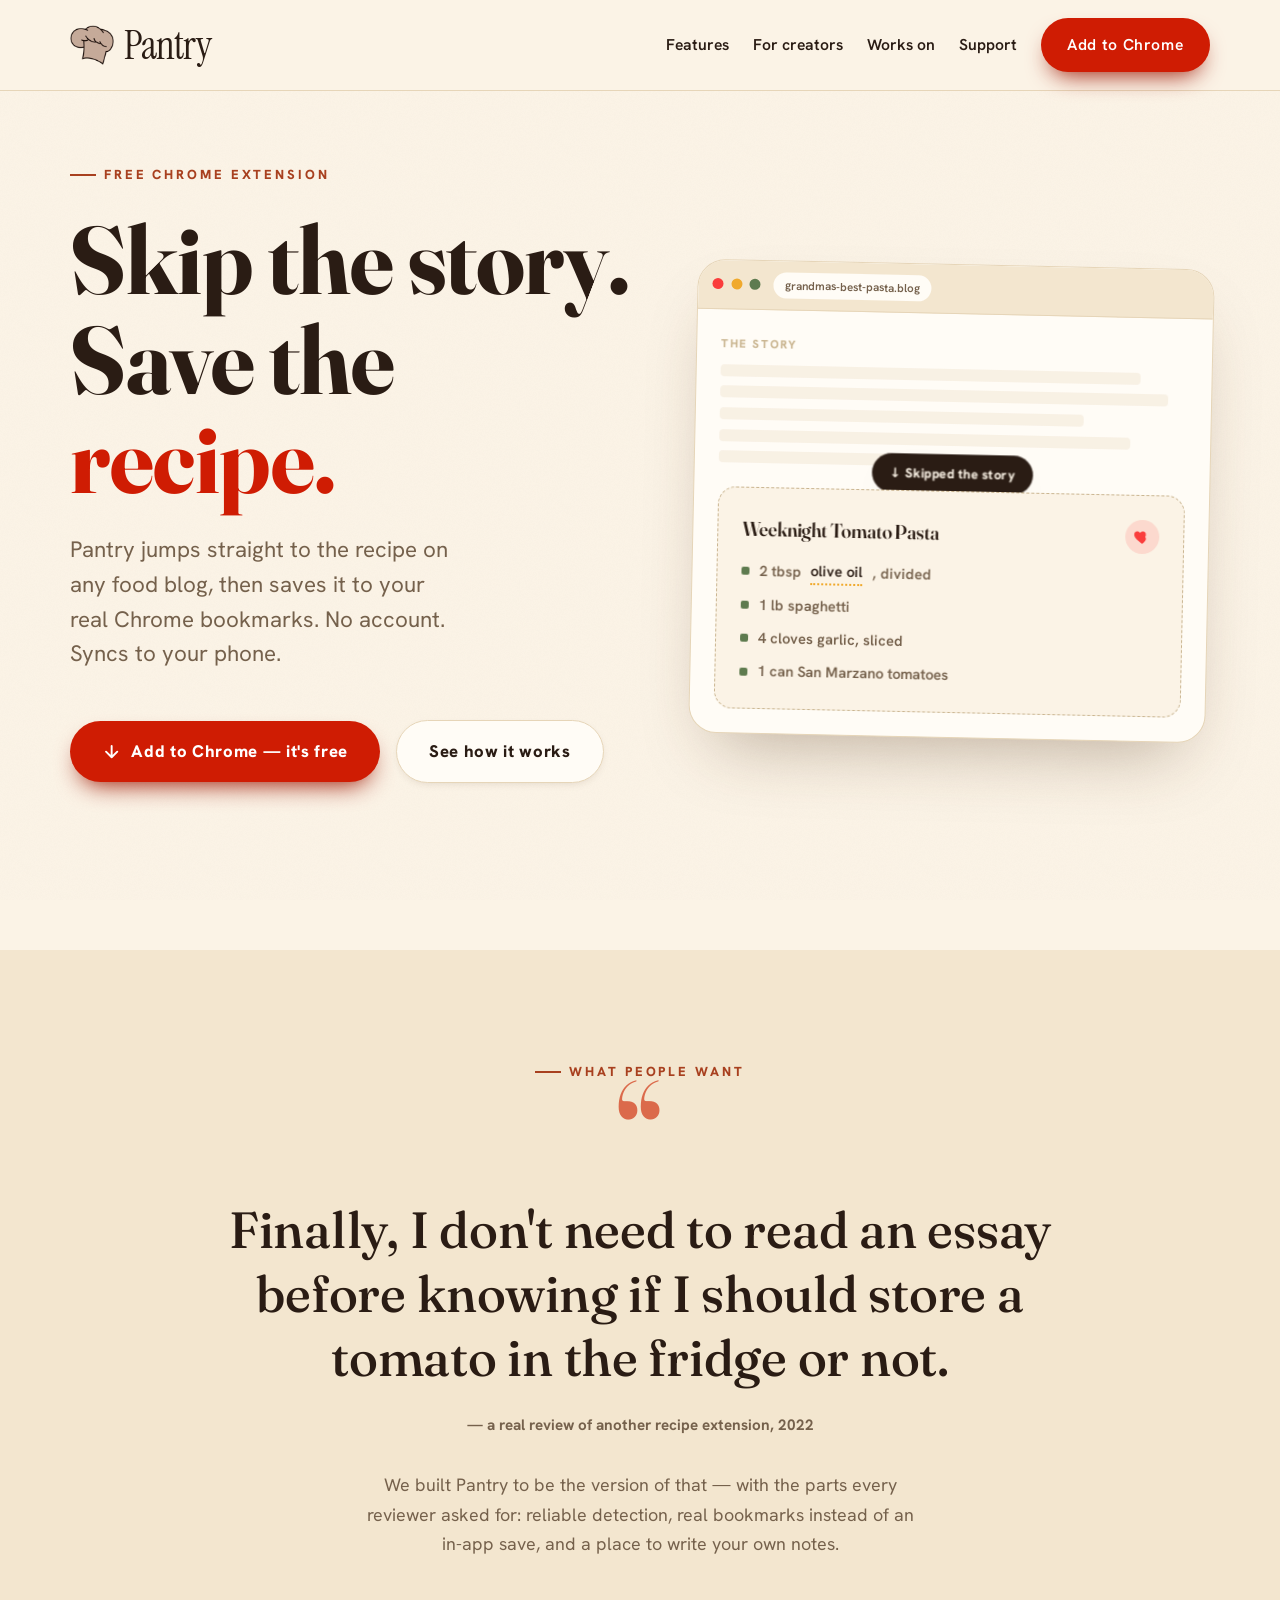
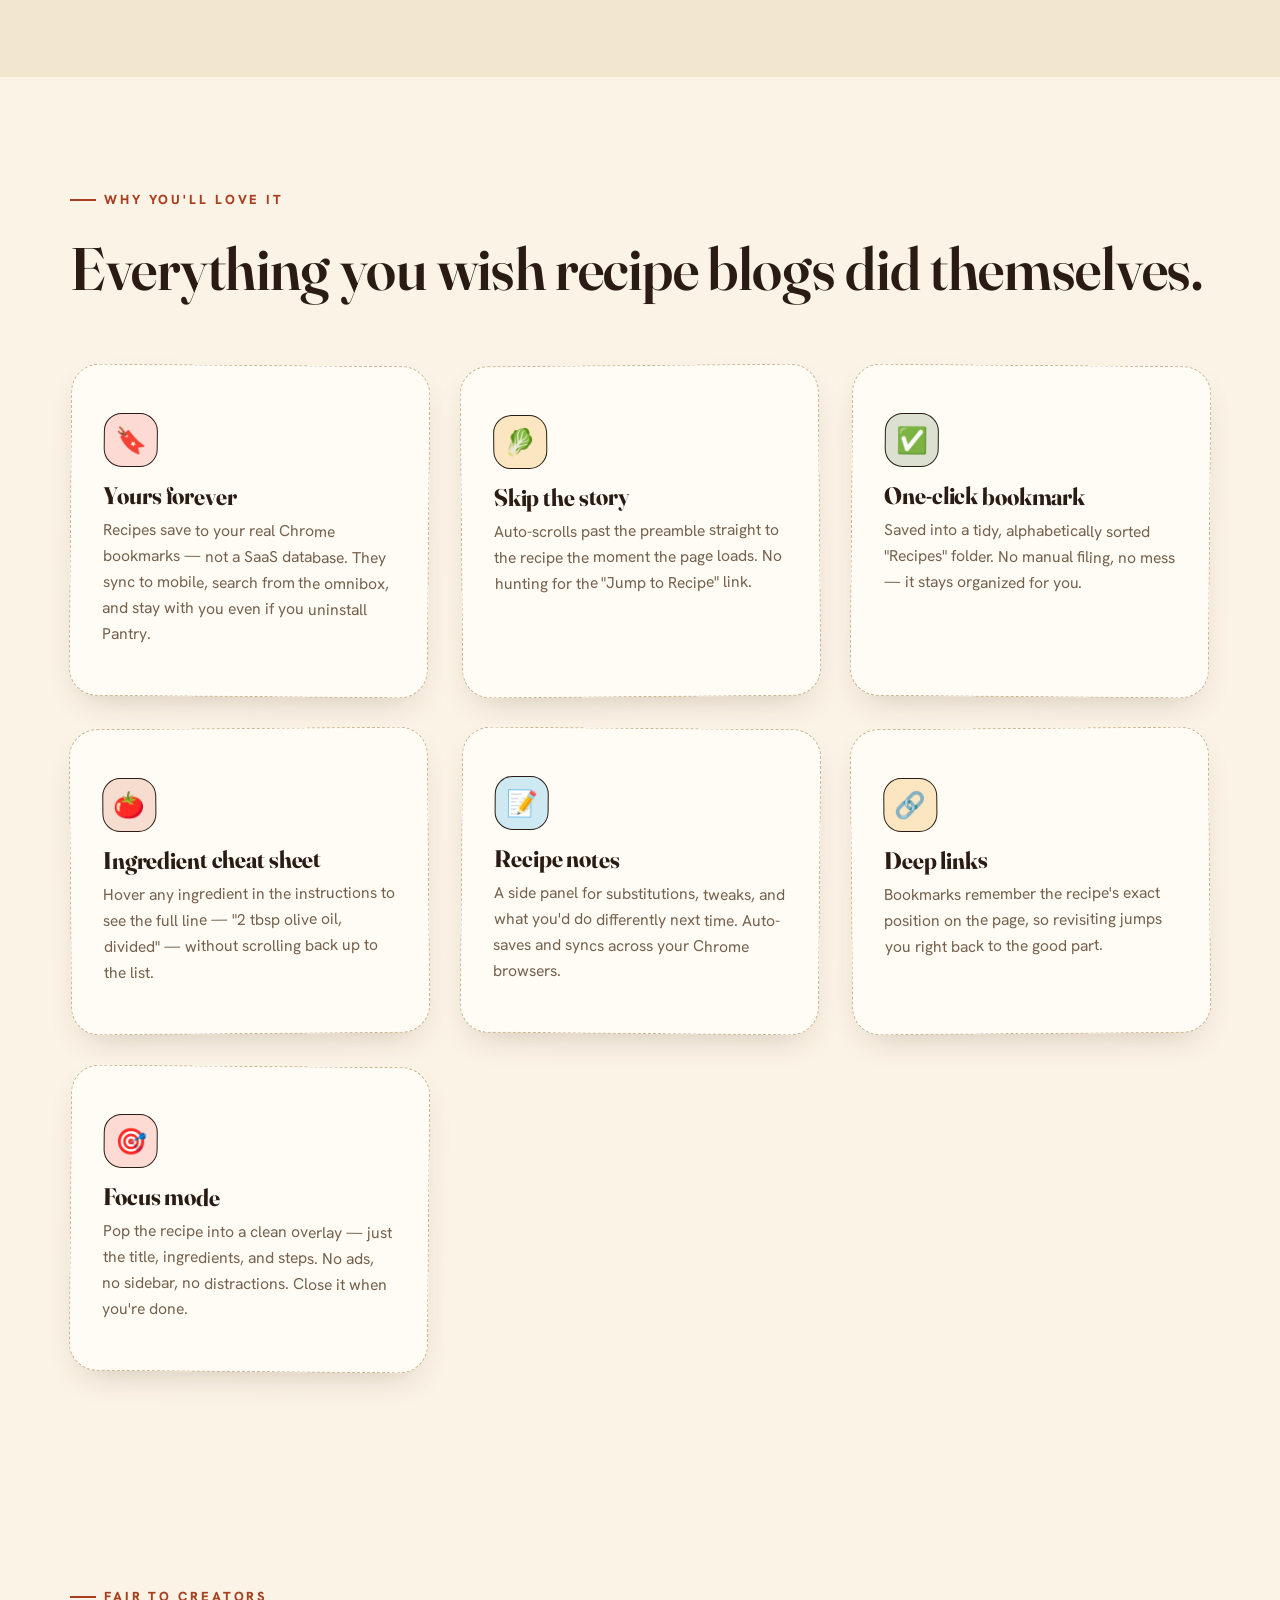
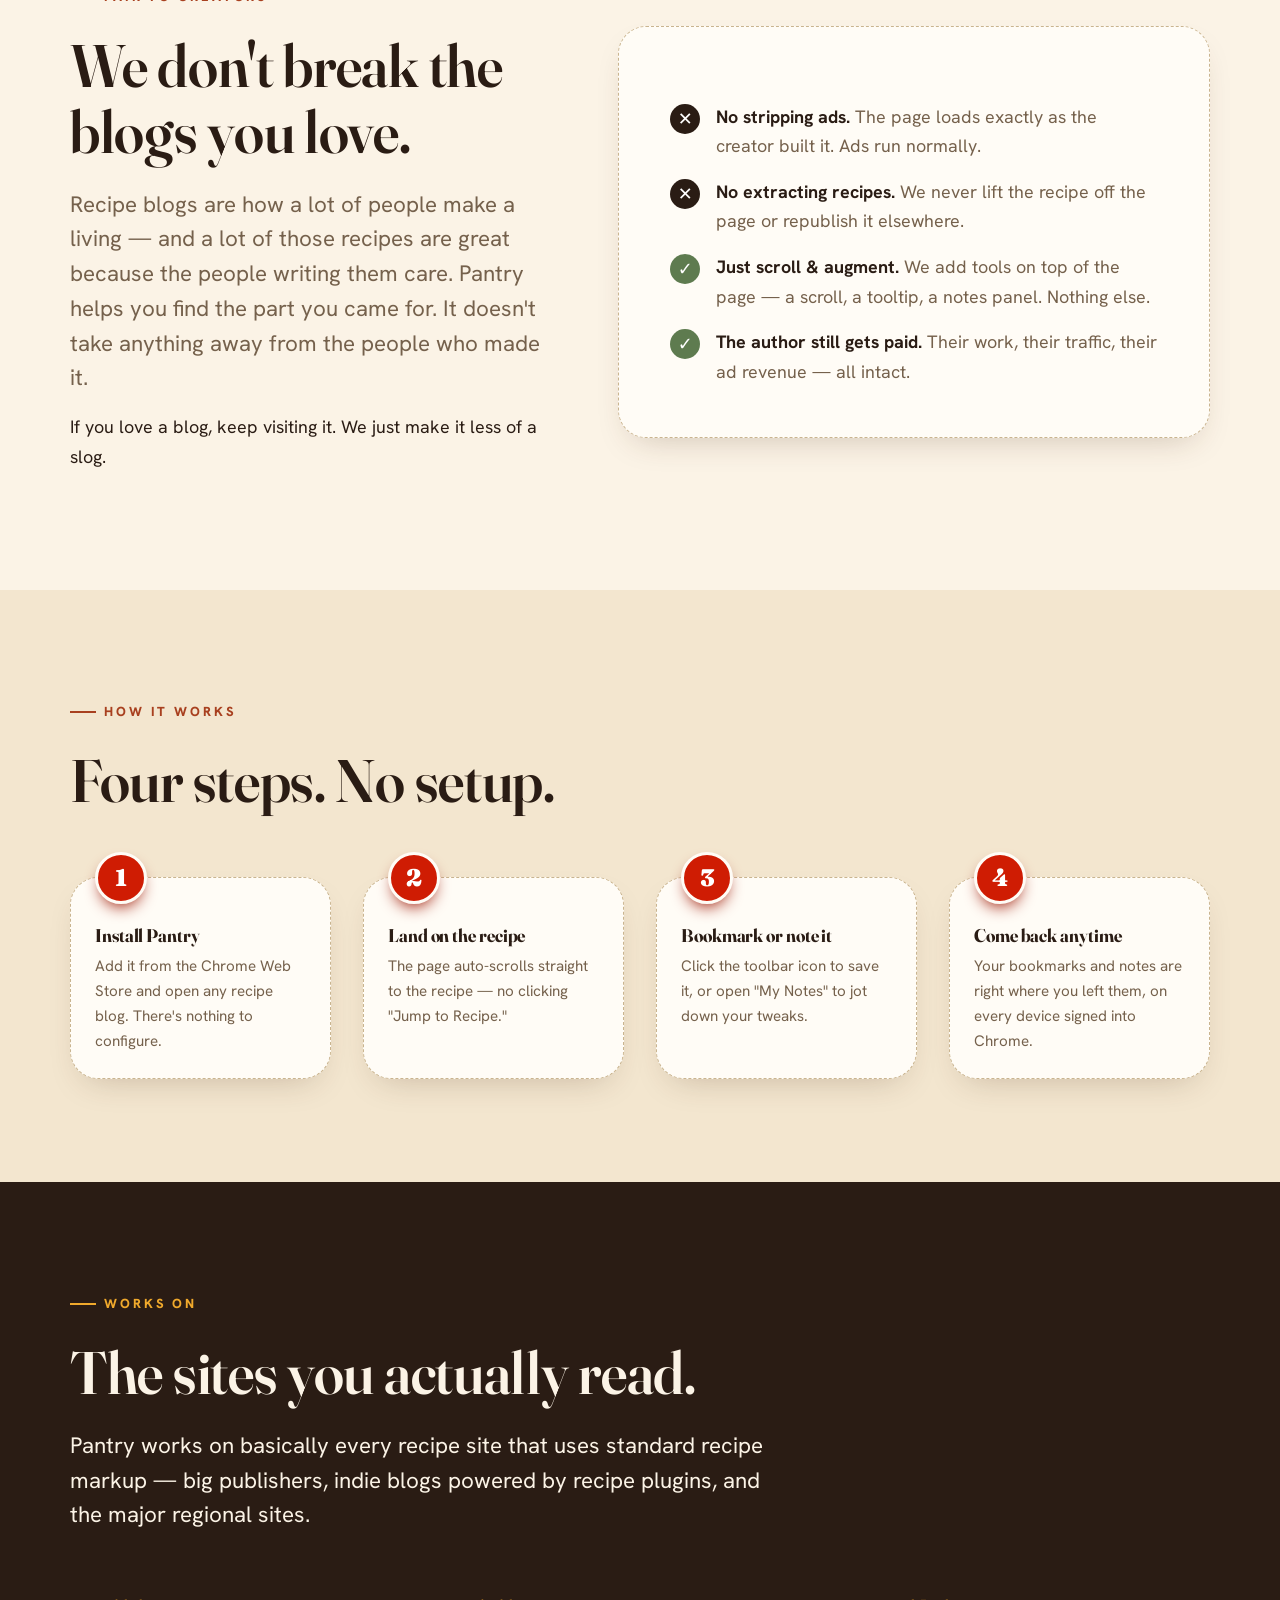
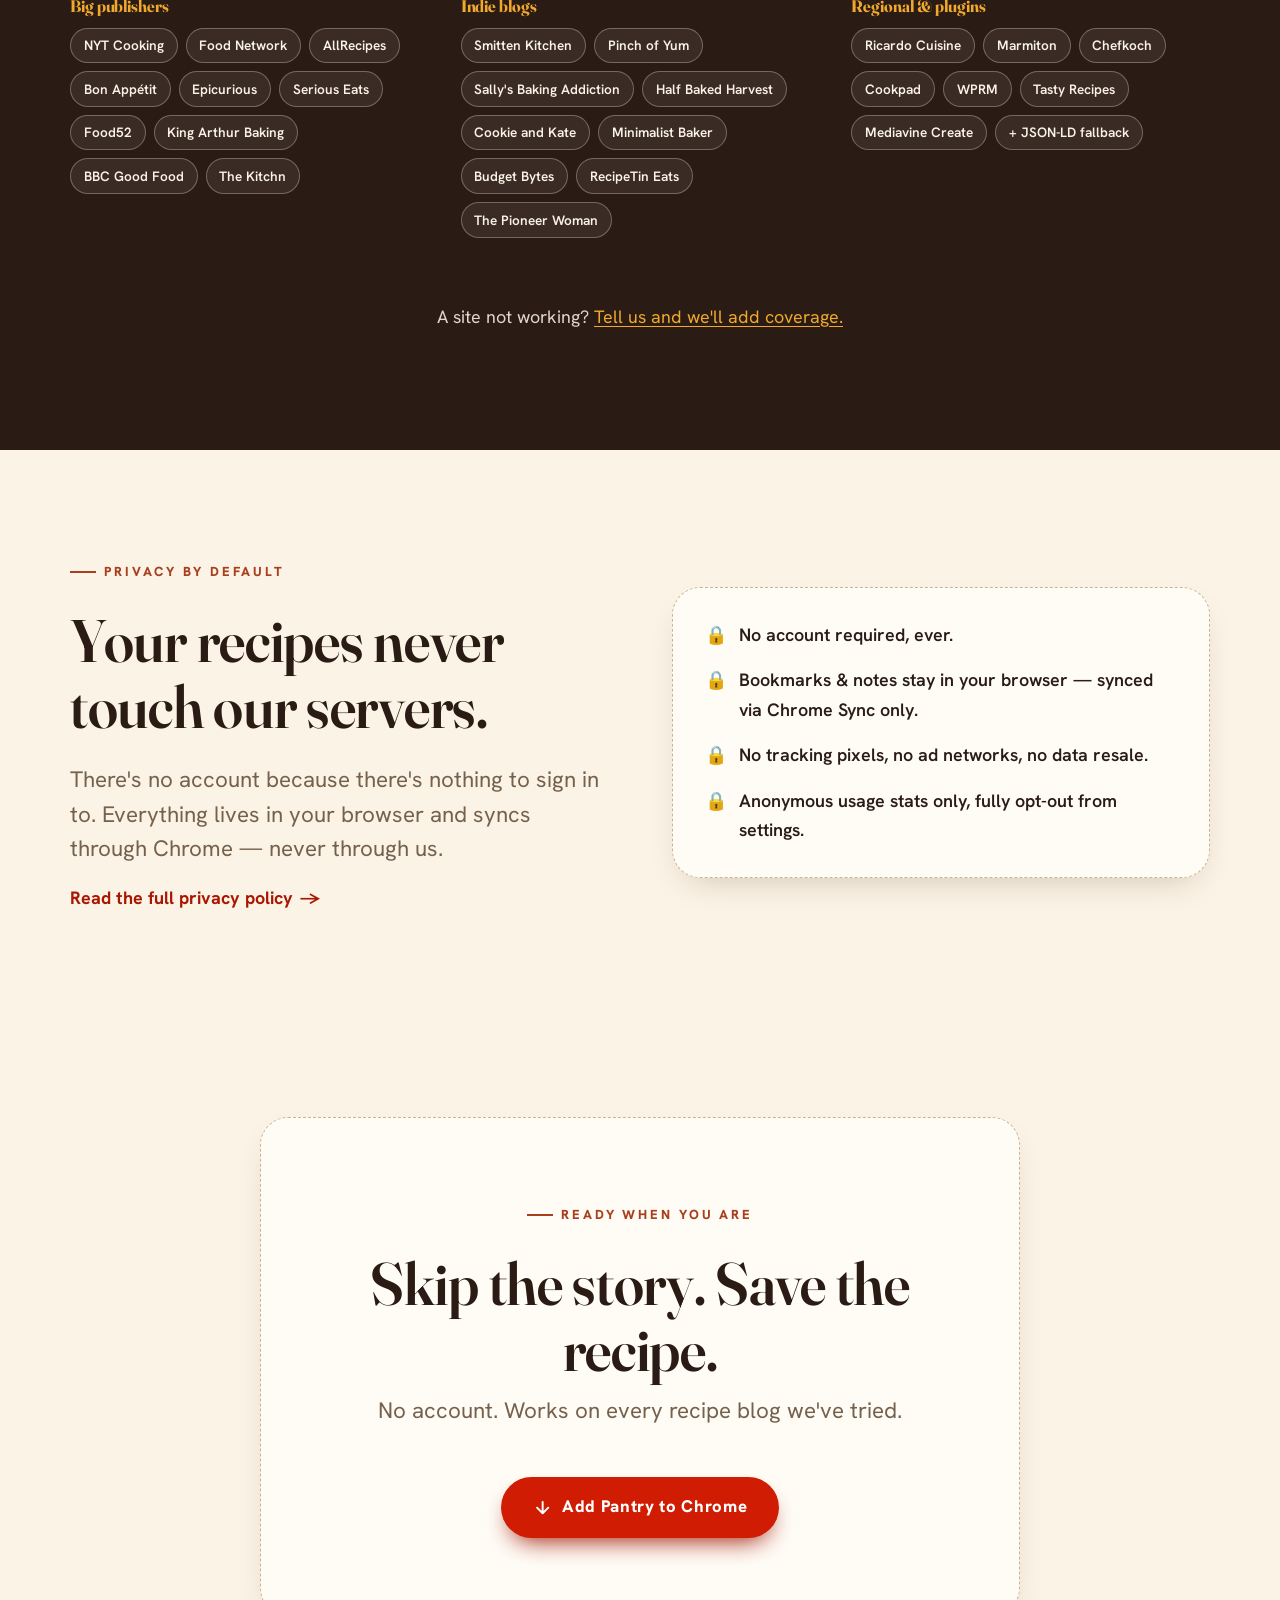
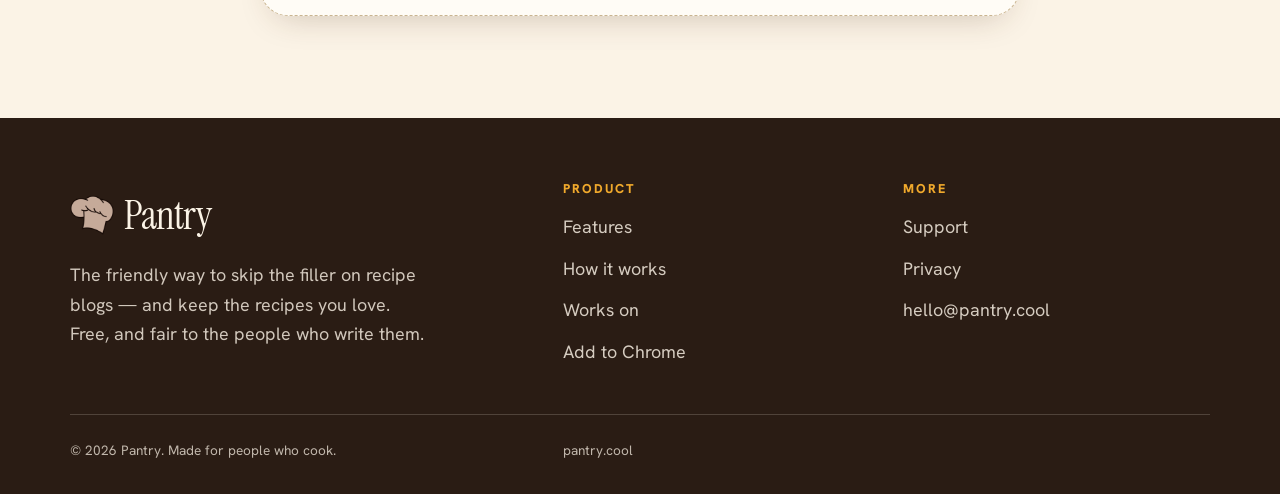
==== commit b0132587: "Removes strikethrough" ====
--- a/index.html
+++ b/index.html
@@ -81,7 +81,7 @@
       <div class="wrap">
         <div class="hero-copy">
           <p class="eyebrow reveal">Free Chrome extension</p>
-          <h1 class="reveal">Skip the <span class="strike">story.</span><br />Save the <span class="pop">recipe.</span></h1>
+          <h1 class="reveal">Skip the story.<br />Save the <span class="pop">recipe.</span></h1>
           <p class="lead reveal">Pantry jumps straight to the recipe on any food blog, then saves it to your real Chrome bookmarks. No account. Syncs to your phone.</p>
           <div class="hero-cta reveal">
             <a class="btn btn--lg" href="https://chromewebstore.google.com/detail/recipe-box/lcfhmcjffbgobdkdhnmmglogcbfkccpc">
--- a/css/styles.css
+++ b/css/styles.css
@@ -256,6 +256,7 @@
   font-size: 0.98rem;
 }
 .nav a:not(.btn):hover { color: var(--tomato-deep); }
+.nav a.btn { color: #fff; }
 .nav-links { display: flex; gap: var(--s-5); align-items: center; }
 
 .nav-toggle { display: none; }
@@ -668,3 +669,193 @@
   border-radius: 0 0 var(--r-md) 0; font-weight: 700;
 }
 .skip-link:focus { left: 0; }
+
+/* --------------------------------------------------------- Update page */
+.update-hero { padding-top: clamp(var(--s-7), 6vw, var(--s-10)); padding-bottom: clamp(var(--s-6), 4vw, var(--s-8)); }
+.update-hero-inner { max-width: 720px; }
+.update-hero h1 { margin-bottom: var(--s-5); }
+.update-hero .lead { max-width: 60ch; }
+
+.new-features h2 { margin-bottom: 0; }
+
+.new-feature-list {
+  display: grid;
+  grid-template-columns: repeat(auto-fit, minmax(300px, 1fr));
+  gap: var(--s-6);
+  margin-top: var(--s-8);
+}
+
+.new-feature-card {
+  padding: 0;
+  overflow: hidden;
+  display: flex;
+  flex-direction: column;
+  transition: transform 0.25s var(--ease), box-shadow 0.25s var(--ease);
+}
+.new-feature-card:nth-child(odd)  { transform: rotate(0.4deg); }
+.new-feature-card:nth-child(even) { transform: rotate(-0.4deg); }
+.new-feature-card:hover { transform: translateY(-5px) rotate(0); box-shadow: var(--shadow-lg); }
+
+.new-feature-screenshot {
+  position: relative;
+  width: 100%;
+  aspect-ratio: 16 / 9;
+  background: #fff;
+  border-bottom: 1.5px dashed var(--line-ink);
+  overflow: hidden;
+}
+
+.feature-screenshot-img {
+  width: 100%;
+  height: 100%;
+  object-fit: contain;
+  display: block;
+}
+.feature-screenshot-img:not([hidden]) + .feature-screenshot-placeholder { display: none; }
+
+.feature-screenshot-placeholder {
+  position: absolute;
+  inset: 0;
+  display: flex;
+  align-items: center;
+  justify-content: center;
+  font-family: var(--body);
+  font-size: 0.82rem;
+  font-weight: 700;
+  letter-spacing: 0.1em;
+  text-transform: uppercase;
+  color: var(--line-ink);
+  gap: 0.5em;
+}
+.feature-screenshot-placeholder::before {
+  content: "";
+  display: block;
+  width: 28px; height: 22px;
+  border: 2px solid var(--line-ink);
+  border-radius: 4px;
+  flex: none;
+  background:
+    linear-gradient(var(--line-ink) 2px, transparent 2px) 4px 6px / 20px no-repeat,
+    linear-gradient(var(--line-ink) 2px, transparent 2px) 4px 11px / 14px no-repeat;
+}
+
+.new-feature-body { padding: var(--s-5) var(--s-6) var(--s-6); flex: 1; }
+
+.new-feature-title-row {
+  display: flex;
+  align-items: center;
+  justify-content: space-between;
+  gap: var(--s-3);
+  margin-bottom: var(--s-2);
+}
+.new-feature-title-row h3 { margin: 0; font-size: clamp(1.15rem, 1rem + 0.5vw, 1.35rem); }
+
+.new-badge {
+  font-family: var(--body);
+  font-weight: 800;
+  font-size: 0.72rem;
+  letter-spacing: 0.16em;
+  text-transform: uppercase;
+  color: var(--herb-deep);
+  background: color-mix(in srgb, var(--herb) 16%, var(--card));
+  border: 1px solid color-mix(in srgb, var(--herb) 35%, transparent);
+  padding: 0.3em 0.75em;
+  border-radius: var(--r-pill);
+  white-space: nowrap;
+  flex: none;
+}
+
+.new-feature-body p { color: var(--ink-soft); margin: 0; }
+
+/* Buy Me a Coffee */
+.bmc-section { padding-block: clamp(var(--s-7), 7vw, var(--s-10)); }
+.bmc-card {
+  display: grid;
+  grid-template-columns: 1fr auto;
+  gap: clamp(var(--s-6), 5vw, var(--s-9));
+  align-items: center;
+  padding: clamp(var(--s-7), 5vw, var(--s-9)) clamp(var(--s-6), 5vw, var(--s-8));
+}
+.bmc-copy h2 { margin-bottom: var(--s-3); }
+.bmc-copy .lead { max-width: 56ch; margin-bottom: 0; }
+.bmc-action { display: flex; flex-direction: column; align-items: center; gap: var(--s-3); flex: none; }
+
+.bmc-btn {
+  display: inline-flex;
+  align-items: center;
+  gap: 0.6em;
+  font-family: var(--body);
+  font-weight: 800;
+  font-size: 1rem;
+  letter-spacing: 0.02em;
+  text-decoration: none;
+  color: var(--ink);
+  background: #ffdd00;
+  border-radius: var(--r-pill);
+  padding: 0.9em 1.7em;
+  white-space: nowrap;
+  box-shadow: 0 10px 24px -8px rgba(180, 140, 0, 0.4);
+  transition: transform 0.2s var(--ease), box-shadow 0.2s var(--ease), background-color 0.15s;
+}
+.bmc-btn:hover {
+  background: #f5d000;
+  transform: translateY(-3px);
+  box-shadow: 0 16px 30px -8px rgba(180, 140, 0, 0.5);
+}
+.bmc-btn:active { transform: translateY(-1px); }
+
+.bmc-note { font-size: 0.82rem; color: var(--ink-soft); font-weight: 600; margin: 0; text-align: center; }
+
+@media (max-width: 760px) {
+  .bmc-card { grid-template-columns: 1fr; }
+  .bmc-action { align-items: flex-start; }
+}
+
+/* Suggest a feature */
+.suggest-section { padding-block: clamp(var(--s-7), 7vw, var(--s-10)); }
+.suggest-inner {
+  display: grid;
+  grid-template-columns: 1fr 1fr;
+  gap: clamp(var(--s-6), 5vw, var(--s-9));
+  align-items: start;
+}
+.suggest-copy .lead { max-width: 46ch; }
+
+.suggest-form {
+  padding: var(--s-6);
+  display: flex;
+  flex-direction: column;
+  gap: var(--s-4);
+}
+
+.suggest-label {
+  font-weight: 800;
+  font-size: 0.9rem;
+  color: var(--ink);
+}
+
+.suggest-textarea {
+  font-family: var(--body);
+  font-size: 0.98rem;
+  line-height: 1.6;
+  color: var(--ink);
+  background: var(--paper);
+  border: 1.5px solid var(--line-ink);
+  border-radius: var(--r-md);
+  padding: var(--s-4) var(--s-5);
+  resize: vertical;
+  width: 100%;
+  transition: border-color 0.2s, box-shadow 0.2s;
+}
+.suggest-textarea:focus {
+  outline: none;
+  border-color: var(--tomato-deep);
+  box-shadow: 0 0 0 3px color-mix(in srgb, var(--tomato) 18%, transparent);
+}
+.suggest-textarea::placeholder { color: var(--ink-soft); }
+
+.suggest-thanks { color: var(--herb-deep); font-weight: 700; font-size: 0.95rem; margin: 0; }
+
+@media (max-width: 860px) {
+  .suggest-inner { grid-template-columns: 1fr; }
+}
